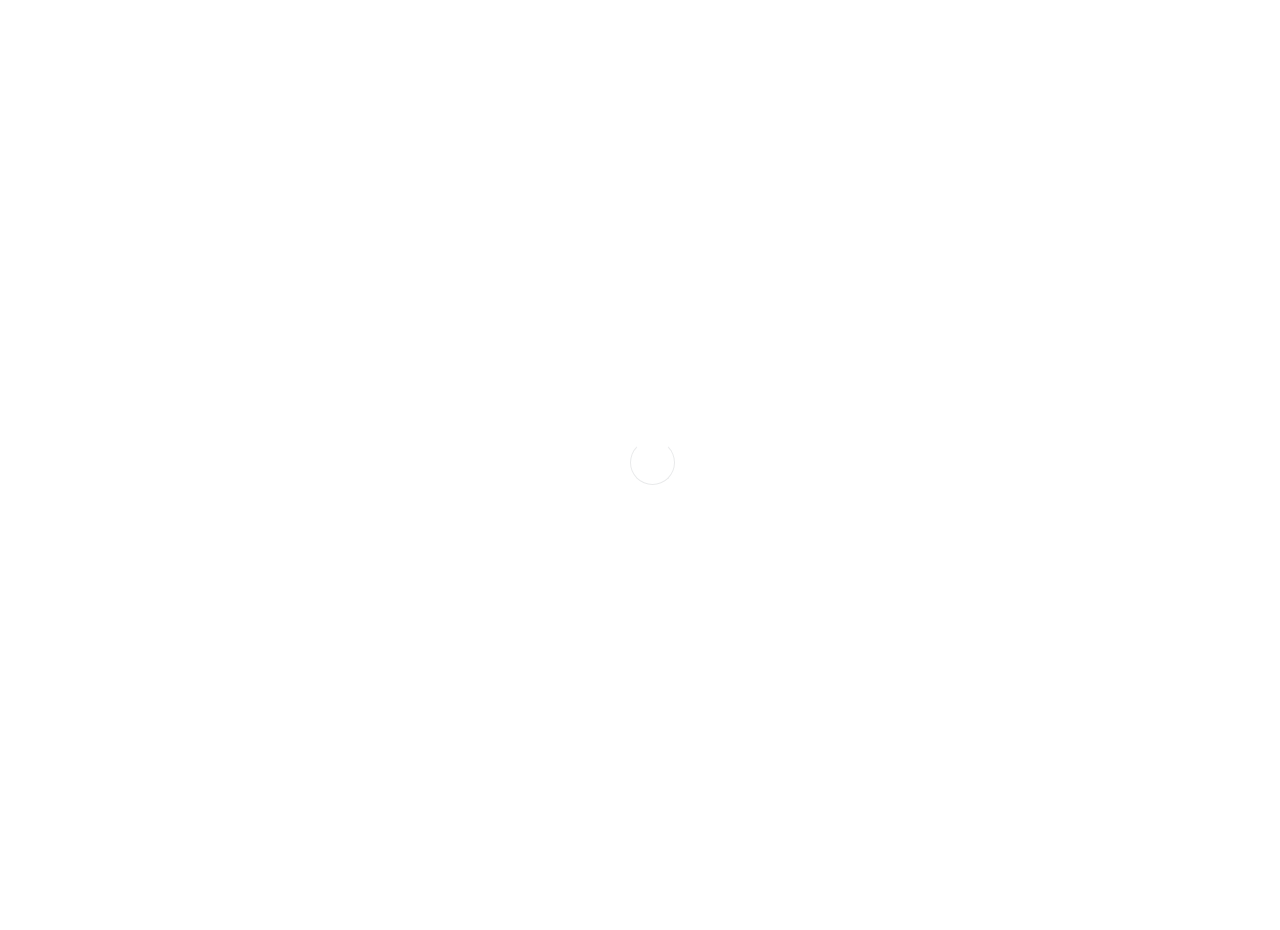
==== works.html @ 5e4d027c "create other works" ====
<!doctype html>
<html lang="en">
    <head>
        <meta charset="utf-8">
        <meta name="viewport" content="width=device-width, initial-scale=1">

        <meta name="description" content="">
        <meta name="author" content="TemplateMo">

        <title>Novinda</title>
        <link rel="icon" type="image/svg+xml" href="images/clients/cherry-svgrepo-com.svg">

        <!-- CSS FILES -->
        <link rel="preconnect" href="https://fonts.googleapis.com">
        
        <link rel="preconnect" href="https://fonts.gstatic.com" crossorigin>
        
        <link href="https://fonts.googleapis.com/css2?family=DM+Sans:wght@400;500;700&display=swap" rel="stylesheet">

         <link href="css/background-styles.css" rel="stylesheet">
         <link href="css/custom-styles.css" rel="stylesheet">
         <link href="css/bootstrap.min.css" rel="stylesheet">
         <link href="css/bootstrap-icons.css" rel="stylesheet">
         <link href="css/infographic.css" rel="stylesheet">
    </head>
    
    <body>

        <section class="preloader">
            <div class="spinner">
                <span class="spinner-rotate"></span>    
            </div>
        </section>

        <nav class="navbar navbar-expand-lg">
            <div class="container">

                <button class="navbar-toggler p-0" type="button" data-bs-toggle="collapse" data-bs-target="#navbarNav" aria-controls="navbarNav" aria-expanded="false" aria-label="Toggle navigation">
                    <span class="navbar-toggler-icon"></span>
                </button>

                <a href="index.html" class="navbar-brand mx-auto mx-lg-0">NOVINDA</a>

                <!-- <div class="d-flex align-items-center d-lg-none">
                    <i class="navbar-icon bi-telephone-plus me-3"></i>
                    <a class="custom-btn btn" href="#section_5">
                        120-240-9600
                    </a>
                </div> -->

                <div class="collapse navbar-collapse" id="navbarNav">
                    <ul class="navbar-nav ms-lg-5">
                        <li class="nav-item">
                            <a class="nav-link click-scroll" href="#section_1">Home</a>
                        </li>

                        <li class="nav-item">
                            <a class="nav-link click-scroll" href="#section_2">About</a>
                        </li>

                        <li class="nav-item">
                            <a class="nav-link click-scroll" href="#section_3">Services</a>
                        </li>

                        <li class="nav-item">
                            <a class="nav-link click-scroll" href="#section_4">Projects</a>
                        </li>

                        <li class="nav-item">
                            <a class="nav-link click-scroll" href="#section_5">Contact</a>
                        </li>
                    </ul>

                    <!-- <div class="d-lg-flex align-items-center d-none ms-auto">
                        <i class="navbar-icon bi-telephone-plus me-3"></i>
                        <a class="custom-btn btn" href="#section_5">
                            120-240-9600
                        </a>
                    </div> -->
                </div>

            </div>
        </nav>

        <main>
           
            <section class="projects section-padding" id="section_4">
                <div class="container">
                    <div class="row">

                        <div class="col-12 ms-auto">
                            <div class="section-title-wrap d-flex justify-content-center align-items-center mb-4">
                                <img src="images/works.png" class="avatar-image img-fluid" alt="">

                                <h2 class="text-white ms-4 mb-0">What I’ve Built</h2>
                            </div>
                        </div>

                        <div class="clearfix"></div>

                        <div class="col-lg-4 col-md-6 col-12">
                            <div class="projects-thumb">
                                <div class="projects-info">
                                    <small class="projects-tag">Business Website</small>

                                    <h3 class="projects-title">La Mira Villa</h3>

                                </div>
                                    <img src="images/lamira.jpg" class="projects-image img-fluid" alt="">

                                    <a href="https://lamiravilla.lovable.app/" class="custom-btn custom-border-btn btn mt-3 mb-3">Learn More</a>
                            </div>
                        </div>

                        <div class="col-lg-4 col-md-6 col-12">
                            <div class="projects-thumb">
                                <div class="projects-info">
                                    <small class="projects-tag">Business Website</small>

                                    <h3 class="projects-title">Punyan Furniture</h3>
                                </div>
                                    <img src="images/punyan.jpg" class="projects-image img-fluid" alt="">
                                    <a href="https://punyan-bali.lovable.app/" class="custom-btn custom-border-btn btn mt-3">Learn More</a>
                                </a>
                            </div>
                        </div>

                        <div class="col-lg-4 col-md-6 col-12">
                            <div class="projects-thumb">
                                <div class="projects-info">
                                    <small class="projects-tag">Business Website</small>

                                    <h3 class="projects-title">Griya Nail Bar</h3>
                                </div>
                                    <img src="images/griyanail.jpg" class="projects-image img-fluid" alt="">
                                    <a href="https://griya-nails-bali.lovable.app/" class="custom-btn custom-border-btn btn mt-3">Learn More</a>
                                </a>
                            </div>
                        </div>

                    </div>
                </div>
            </section>

        </main>

        <footer class="site-footer">
            <div class="container">
                <div class="row">

                    <div class="col-lg-12 col-12">
                        <div class="copyright-text-wrap">
                            <p class="mb-0">
                                <span class="copyright-text">Copyright © 2025 All rights reserved.</span>
                            </p>
                        </div>
                    </div>

                </div>
            </div>
        </footer>

        <!-- JAVASCRIPT FILES -->
        <script src="js/jquery.min.js"></script>
        <script src="js/bootstrap.min.js"></script>
        <script src="js/jquery.sticky.js"></script>
        <script src="js/click-scroll.js"></script>
        <script src="js/jquery.magnific-popup.min.js"></script>
        <script src="js/magnific-popup-options.js"></script>
        <script src="js/custom.js"></script>

    </body>
</html>
---- css/background-styles.css ----
/* Cool infinite background scrolling animation.
 * Twitter: @kootoopas
 */
/* Exo thin font from Google. */
@import url(https://fonts.googleapis.com/css?family=Exo:300);
/* Background data (Original source: https://subtlepatterns.com/grid-me/) */
/* Animations */

@-webkit-keyframes bg-scrolling-reverse {
  100% {
    background-position: 50px 50px;
  }
}
@-moz-keyframes bg-scrolling-reverse {
  100% {
    background-position: 50px 50px;
  }
}
@-o-keyframes bg-scrolling-reverse {
  100% {
    background-position: 50px 50px;
  }
}
@keyframes bg-scrolling-reverse {
  100% {
    background-position: 50px 50px;
  }
}
@-webkit-keyframes bg-scrolling {
  0% {
    background-position: 50px 50px;
  }
}
@-moz-keyframes bg-scrolling {
  0% {
    background-position: 50px 50px;
  }
}
@-o-keyframes bg-scrolling {
  0% {
    background-position: 50px 50px;
  }
}
@keyframes bg-scrolling {
  0% {
    background-position: 50px 50px;
  }
}

/* Main styles */
.background-styles {
  color: #999;
  font: 400 16px/1.5 exo, ubuntu, "segoe ui", helvetica, arial, sans-serif;
  text-align: center;
  /* img size is 50x50 */
  background: url("[data-uri]") repeat 0 0;
  -webkit-animation: bg-scrolling-reverse 0.92s infinite;
  /* Safari 4+ */
  -moz-animation: bg-scrolling-reverse 0.92s infinite;
  /* Fx 5+ */
  -o-animation: bg-scrolling-reverse 0.92s infinite;
  /* Opera 12+ */
  animation: bg-scrolling-reverse 0.92s infinite;
  /* IE 10+ */
  -webkit-animation-timing-function: linear;
  -moz-animation-timing-function: linear;
  -o-animation-timing-function: linear;
  animation-timing-function: linear;
  height: 100vh
}
.background-styles::before {
  /* content: "INFINITY" ; */
  font-size: 8rem;
  font-weight: 100;
  font-style: normal;
}
---- css/custom-styles.css ----
/* Pixelify Sans font from Google. */
@import url("https://fonts.googleapis.com/css2?family=Pixelify+Sans:wght@400..700&display=swap");

/*---------------------------------------
  CUSTOM PROPERTIES ( VARIABLES )             
-----------------------------------------*/
:root {
  --white-color: #ffffff;
  --primary-color: #535da1;
  --secondary-color: #14b789;
  --section-bg-color: #f9f9f9;
  --dark-color: #000000;
  --p-color: #717275;
  --border-color: #e9eaeb;
  --featured-border-color: #727aab;

  --body-font-family: "DM Sans", sans-serif;

  --h1-font-size: 62px;
  --h2-font-size: 48px;
  --h3-font-size: 36px;
  --h4-font-size: 32px;
  --h5-font-size: 24px;
  --h6-font-size: 22px;
  --p-font-size: 18px;
  --menu-font-size: 12px;
  --copyright-font-size: 14px;

  --border-radius-large: 100px;
  --border-radius-medium: 20px;
  --border-radius-small: 10px;

  --font-weight-normal: 400;
  --font-weight-medium: 500;
  --font-weight-bold: 700;
}

body {
  background: var(--white-color);
  font-family: var(--body-font-family);
}

/*---------------------------------------
  TYPOGRAPHY               
-----------------------------------------*/

h2,
h3,
h4,
h5,
h6 {
  color: var(--dark-color);
}

h1,
h2,
h3,
h4,
h5,
h6 {
  font-weight: var(--font-weight-bold);
  letter-spacing: -1px;
}

h1 {
  font-size: var(--h1-font-size);
  letter-spacing: -3px;
}

h2 {
  font-size: var(--h2-font-size);
  color: var(--secondary-color);
  letter-spacing: -3px;
}

h3 {
  font-size: var(--h3-font-size);
}

h4 {
  font-size: var(--h4-font-size);
}

h5 {
  font-size: var(--h5-font-size);
  line-height: normal;
}

h6 {
  font-size: var(--h6-font-size);
}

p {
  color: var(--p-color);
  font-size: var(--p-font-size);
  font-weight: var(--font-weight-normal);
}

ul li {
  color: var(--p-color);
  font-size: var(--p-font-size);
  font-weight: var(--font-weight-normal);
}

a,
button {
  touch-action: manipulation;
  transition: all 0.3s;
}

a {
  color: var(--p-color);
  text-decoration: none;
}

a:hover {
  color: var(--secondary-color);
}

::selection {
  background: var(--secondary-color);
  color: var(--white-color);
}

::-moz-selection {
  background: var(--secondary-color);
  color: var(--white-color);
}

.section-padding {
  padding-top: 120px;
  padding-bottom: 120px;
}

b,
strong {
  font-weight: var(--font-weight-bold);
}

.section-title-wrap {
  background: var(--primary-color);
  border-radius: var(--border-radius-small);
  padding: 10px 30px;
}

/*---------------------------------------
  AVATAR IMAGE               
-----------------------------------------*/
.avatar-image {
  border-radius: var(--border-radius-large);
  width: 160px;
  height: 160px;
  object-fit: cover;
}

.avatar-image-large {
  width: 90.4px;
  height: 90.4px;
}

/*---------------------------------------
  PRE LOADER               
-----------------------------------------*/
.preloader {
  position: fixed;
  top: 0;
  left: 0;
  width: 100%;
  height: 100%;
  z-index: 99999;
  display: flex;
  flex-flow: row nowrap;
  justify-content: center;
  align-items: center;
  background: none repeat scroll 0 0 var(--white-color);
}

.spinner {
  border: 1px solid transparent;
  border-radius: var(--border-radius-small);
  position: relative;
}

.spinner:before {
  content: "";
  box-sizing: border-box;
  position: absolute;
  top: 50%;
  left: 50%;
  width: 45px;
  height: 45px;
  margin-top: -10px;
  margin-left: -10px;
  border-radius: 50%;
  border: 1px solid var(--border-color);
  border-top-color: var(--white-color);
  animation: spinner 0.9s linear infinite;
}

@-webkit-keyframes spinner {
  to {
    transform: rotate(360deg);
  }
}

@keyframes spinner {
  to {
    transform: rotate(360deg);
  }
}

/*---------------------------------------
  CUSTOM ICON               
-----------------------------------------*/
.navbar-icon {
  background: var(--white-color);
  border-radius: var(--border-radius-large);
  color: var(--dark-color);
  width: 47px;
  height: 47px;
  line-height: 47px;
  text-align: center;
}

.is-sticky .navbar-icon {
  background: var(--secondary-color);
  color: var(--white-color);
}

.form-check-icon {
  color: var(--secondary-color);
}

/*---------------------------------------
  CUSTOM BUTTON               
-----------------------------------------*/
.custom-btn,
.navbar .custom-btn {
  font-size: var(--p-font-size);
  font-weight: var(--font-weight-bold);
}

.navbar .custom-btn {
  background: transparent;
  border-width: 2px;
  border-style: solid;
  border-color: var(--white-color);
  color: var(--white-color);
  padding: 8px 22px;
}

.navbar .custom-btn:hover {
  background: var(--white-color);
  border-color: transparent;
  color: var(--primary-color);
}

.custom-btn {
  background: var(--primary-color);
  border-radius: var(--border-radius-large);
  color: var(--white-color);
  font-weight: var(--font-weight-bold);
  padding: 12px 24px;
}

.custom-btn:hover {
  background: var(--primary-color);
  box-shadow: 0 1rem 3rem rgba(0, 0, 0, 0.175);
  color: var(--white-color) !important;
}

.custom-border-btn {
  background: transparent;
  border: 2px solid var(--border-color);
  color: var(--p-color);
}

.custom-border-btn:hover {
  background: var(--primary-color);
  border-color: var(--primary-color);
  color: var(--white-color);
}

.custom-link {
  background-color: var(--primary-color);
}

.custom-link:hover {
  background-color: var(--primary-color);
}

/*---------------------------------------
  NAVIGATION              
-----------------------------------------*/
.sticky-wrapper {
  position: relative;
  z-index: 222;
  height: auto !important;
}

.is-sticky,
.is-sticky .navbar .container {
  background: var(--white-color);
  box-shadow: 0 1rem 3rem rgb(0 0 0 / 18%);
}

.is-sticky .navbar-brand,
.is-sticky .navbar-brand:hover {
  color: var(--dark-color);
}

.is-sticky .navbar-nav .nav-link {
  color: var(--p-color);
}

.is-sticky .navbar .custom-btn {
  border-color: var(--secondary-color);
  color: var(--secondary-color);
}

.is-sticky .navbar .custom-btn:hover {
  background: var(--secondary-color);
  color: var(--white-color);
}

.navbar {
  background: transparent;
  position: absolute;
  z-index: 9;
  right: 0;
  left: 0;
  transition: all 0.3s;
  padding-top: 15px;
  padding-bottom: 0;
}

.navbar .container {
  border-radius: var(--border-radius-small);
  padding: 10px 25px;
}

.navbar-brand {
  font-size: var(--h4-font-size);
  font-weight: var(--font-weight-bold);
  font-family: "Pixelify Sans", sans-serif;
  color: var(--dark-color);
}

.navbar-brand,
.navbar-brand:hover {
  font-family: "Pixelify Sans", sans-serif;
  color: var(--dark-color);
}

.navbar-expand-lg .navbar-nav .nav-link {
  padding-right: 0;
  padding-left: 0;
  margin-right: 20px;
  margin-left: 20px;
}

.navbar-nav .nav-link {
  display: inline-block;
  color: var(--dark-color);
  font-size: var(--menu-font-size);
  font-weight: var(--font-weight-medium);
  text-transform: uppercase;
  position: relative;
  padding-top: 15px;
  padding-bottom: 15px;
}

.navbar-nav .nav-link::after {
  content: "";
  background: transparent;
  position: absolute;
  bottom: 6px;
  right: 0;
  left: 0;
  width: 100%;
  height: 2px;
}

.navbar-nav .nav-link.active::after,
.navbar-nav .nav-link:hover::after {
  /* background: var(--secondary-color); */
  background: #6f42c1;
}

.navbar-nav .nav-link.active,
.navbar-nav .nav-link:hover {
  /* color: var(--secondary-color); */
  color: #6f42c1;
}

.navbar-toggler {
  border: 0;
  padding: 0;
  cursor: pointer;
  margin: 0;
  width: 30px;
  height: 35px;
  outline: none;
}

.navbar-toggler:focus {
  outline: none;
  box-shadow: none !important;
  transform: scale(0.98);
}

.navbar-toggler[aria-expanded="true"] .navbar-toggler-icon {
  background: transparent;
}

.navbar-toggler[aria-expanded="true"] .navbar-toggler-icon:before,
.navbar-toggler[aria-expanded="true"] .navbar-toggler-icon:after {
  transition: top 300ms 50ms ease, -webkit-transform 300ms 350ms ease;
  transition: top 300ms 50ms ease, transform 300ms 350ms ease;
  transition: top 300ms 50ms ease, transform 300ms 350ms ease,
    -webkit-transform 300ms 350ms ease;
  top: 0;
}

.navbar-toggler[aria-expanded="true"] .navbar-toggler-icon:before {
  transform: rotate(45deg);
}

.navbar-toggler[aria-expanded="true"] .navbar-toggler-icon:after {
  transform: rotate(-45deg);
}

.navbar-toggler .navbar-toggler-icon {
  background: var(--white-color);
  transition: background 10ms 300ms ease;
  display: block;
  width: 30px;
  height: 2px;
  position: relative;
}

.navbar-toggler .navbar-toggler-icon:before,
.navbar-toggler .navbar-toggler-icon:after {
  transition: top 300ms 350ms ease, -webkit-transform 300ms 50ms ease;
  transition: top 300ms 350ms ease, transform 300ms 50ms ease;
  transition: top 300ms 350ms ease, transform 300ms 50ms ease,
    -webkit-transform 300ms 50ms ease;
  position: absolute;
  right: 0;
  left: 0;
  background: var(--white-color);
  width: 30px;
  height: 2px;
  content: "";
}

.navbar-toggler .navbar-toggler-icon::before {
  top: -8px;
}

.navbar-toggler .navbar-toggler-icon::after {
  top: 8px;
}

/*---------------------------------------
  HERO              
-----------------------------------------*/
.hero {
  background: var(--secondary-color);
  position: relative;
  overflow: hidden;
  padding-top: 330px;
  padding-bottom: 330px;
}

@media screen and (min-width: 991px) {
  .hero {
    height: 60vh;
  }
}

.hero-title,
.hero h2 {
  background: var(--white-color);
  box-shadow: 0 1rem 3rem rgba(0, 0, 0, 0.175);
  border-radius: var(--border-radius-large);
  display: inline-block;
  padding: 8px 24px;
}

.hero-title {
  font-size: 44px;
}

.hero h2 {
  font-size: 38px;
}

.hero-text {
  position: relative;
  z-index: 22;
  top: 70px;
}

.hero-image-wrap {
  background: var(--white-color);
  border-radius: 100%;
  width: 350px;
  height: 350px;
  position: absolute;
  z-index: 22;
  top: -50px;
  right: 0;
  left: 0;
  margin: auto;
  pointer-events: none;
}

.hero-image {
  position: absolute;
  z-index: 22;
  top: 0;
  width: 100%;
  min-width: 550px;
}

.hero svg {
  position: absolute;
  z-index: 2;
  bottom: 0;
  right: 0;
  left: 0;
  overflow: hidden;
  height: 100%;
  pointer-events: none;
}

/*---------------------------------------
  ABOUT              
-----------------------------------------*/
.profile-thumb {
  border: 1px solid var(--border-color);
  border-radius: var(--border-radius-medium);
  position: relative;
  overflow: hidden;
}

.profile-title {
  border-bottom: 1px solid var(--border-color);
  padding: 15px 30px;
}

.profile-small-title {
  border-right: 1px solid var(--border-color);
  color: var(--secondary-color);
  font-weight: var(--font-weight-bold);
  min-width: 140px;
  margin-right: 10px;
  padding: 13px 30px;
  display: inline-block;
}

.profile-body p {
  margin-bottom: 0;
}

.profile-body p:nth-of-type(even) {
  background: var(--white-color);
}

.about-image {
  border-radius: var(--border-radius-medium);
}

.about-thumb {
  padding-right: 20px;
  padding-left: 20px;
}

/*---------------------------------------
  FEATURED              
-----------------------------------------*/
.featured-numbers {
  font-size: var(--h1-font-size);
  line-height: normal;
  display: block;
}

.featured-text {
  color: var(--secondary-color);
}

.featured-border-bottom {
  border-bottom: 1px solid var(--border-color);
}

.featured-border-start {
  border-left: 1px solid var(--border-color);
}

/*---------------------------------------
  CLIENTS              
-----------------------------------------*/

.clients-item-height {
  height: 120px;
}

.clients-image {
  display: block;
  max-width: 100px;
  margin: auto;
  transition: all ease 0.2s;
}

.clients-image:hover {
  transform: scale(1.3);
}

/*---------------------------------------
  SERVICES              
-----------------------------------------*/
.services,
.featured {
  background: var(--section-bg-color);
  border-top: 1px solid var(--border-color);
  border-bottom: 1px solid var(--border-color);
}

.services-thumb {
  background: var(--white-color);
  border: 2px solid transparent;
  border-radius: var(--border-radius-medium);
  position: relative;
  overflow: hidden;
  margin-bottom: 24px;
  padding: 40px 40px 240px 40px;
  transition: all 0.5s;
}

.services-thumb-up {
  position: relative;
  bottom: 50px;
  margin-bottom: -50px;
}

.services-thumb:hover {
  border: 2px solid var(--primary-color);
  box-shadow: 0 1rem 3rem rgba(0, 0, 0, 0.175);
}

.services-thumb:hover .services-icon-wrap {
  background: var(--primary-color);
  border-color: var(--primary-color);
  color: var(--white-color);
}

.services-icon-wrap {
  border: 1px solid var(--border-color);
  border-radius: var(--border-radius-small);
  position: absolute;
  bottom: 0;
  right: 0;
  width: 50%;
  height: 55%;
  transform: rotate(-35deg) translateY(55px);
  transition: all ease 0.5s;
}

.services-icon {
  font-size: 90px;
  position: relative;
  bottom: 15px;
}

.services-thumb:hover .services-price-wrap {
  background: var(--secondary-color);
}

.services-thumb:hover .services-price-overlay {
  background: var(--primary-color);
}

.services-price-wrap {
  background: var(--primary-color);
  border-radius: var(--border-radius-medium);
  position: relative;
  overflow: hidden;
  padding: 6px 20px 6px 15px;
  transition: all ease 0.5s;
}

.services-price-text {
  color: var(--white-color);
  font-size: var(--copyright-font-size);
  font-weight: var(--font-weight-bold);
}

.services-price-overlay {
  background: var(--secondary-color);
  border-bottom-left-radius: 100%;
  position: absolute;
  top: 0;
  right: 0;
  width: 20px;
  height: 20px;
  pointer-events: none;
}

/*---------------------------------------
  PROJECTS              
-----------------------------------------*/
.projects-thumb {
  background: var(--section-bg-color);
  border: 2px solid var(--white-color);
  border-radius: var(--border-radius-medium);
  position: relative;
  overflow: hidden;
  margin-top: 24px;
  margin-bottom: 24px;
  padding: 40px;
  transition: all ease 0.5s;
}

.projects-thumb:hover {
  border-color: var(--primary-color);
}

.projects-thumb:hover .projects-image,
.projects-thumb:focus .projects-image {
  transform: rotate(0) translateY(0);
}

.projects-thumb .popup-image {
  display: block;
  width: 100%;
  height: 100%;
}

.projects-image {
  border-radius: var(--border-radius-medium);
  display: block;
  width: 100%;
  transform: rotate(10deg) translateY(80px);
  transition: all ease 0.5s;
}

.projects-title {
  margin-bottom: 20px;
}

.projects-tag {
  font-size: var(--menu-font-size);
  font-weight: var(--font-weight-medium);
  color: var(--primary-color);
  text-transform: uppercase;
  margin-bottom: 5px;
}

/*---------------------------------------
  CONTACT              
-----------------------------------------*/
.contact {
  background: var(--section-bg-color);
}

.contact-info {
  background: var(--white-color);
  border-top-right-radius: var(--border-radius-small);
  border-bottom-right-radius: var(--border-radius-small);
  padding: 60px 30px 30px 30px;
  height: 100%;
}

.contact-info-border-start {
  border-right: 1px solid var(--border-color);
  border-radius: var(--border-radius-small) 0 0 var(--border-radius-small);
}

.contact-form {
  margin-left: 10px;
}

/*---------------------------------------
  CUSTOM FORM               
-----------------------------------------*/
.custom-form .form-control {
  background: var(--white-color);
  box-shadow: none;
  border: 2px solid var(--border-color);
  color: var(--p-color);
  margin-bottom: 24px;
  padding-top: 13px;
  padding-bottom: 13px;
  outline: none;
}

.form-floating > label {
  color: var(--p-color);
}

.form-check-inline {
  vertical-align: middle;
  width: 100%;
  position: relative;
  margin-right: 0;
  margin-top: 0;
  margin-bottom: 24px;
  padding: 0;
}

.custom-form .form-check-label {
  position: absolute;
  top: 50%;
  left: 50%;
  transform: translate(-50%, -50%);
  text-align: center;
}

.form-check-label-text {
  color: var(--p-color);
  display: block;
  font-size: copyright-font-size;
  margin-top: 5px;
}

.form-check-input[type="checkbox"] {
  background: var(--white-color);
  border: 2px solid var(--border-color);
  box-shadow: none;
  outline: none;
  width: 100%;
  margin-top: 0;
  margin-left: 0;
  padding: 40px 50px;
}

.form-check-input:checked[type="checkbox"] {
  background-image: none;
}

.form-check-input:hover,
.form-check-input:checked {
  background-color: transparent;
  border-color: var(--secondary-color);
}

.custom-form .form-control:hover,
.custom-form .form-control:focus {
  background: transparent;
  border-color: var(--secondary-color);
}

.custom-form .form-floating textarea {
  height: 150px;
}

.custom-form button[type="submit"] {
  background: var(--secondary-color);
  border: none;
  border-radius: var(--border-radius-large);
  color: var(--white-color);
  font-weight: var(--font-weight-bold);
  transition: all 0.3s;
  margin-bottom: 0;
}

.custom-form button[type="submit"]:hover,
.custom-form button[type="submit"]:focus {
  background: var(--primary-color);
  border-color: transparent;
}

/*---------------------------------------
  SITE FOOTER              
-----------------------------------------*/
.site-footer {
  border-top: 1px solid var(--border-color);
  padding-top: 50px;
  padding-bottom: 50px;
  text-align: center;
}

.site-footer-title {
  font-size: var(--menu-font-size);
  color: var(--dark-color);
  text-transform: uppercase;
}

.copyright-text-wrap p,
.copyright-text {
  font-size: var(--copyright-font-size);
}

.copyright-text {
  border-right: 1px solid var(--border-color);
  padding-right: 25px;
  margin-right: 20px;
}

.copyright-text-wrap a {
  font-weight: var(--font-weight-bold);
}

.footer-menu {
  margin: 0;
  padding: 0;
}

.footer-menu-item {
  list-style: none;
  display: inline-block;
  vertical-align: top;
}

.footer-menu-link {
  border: 1px solid var(--border-color);
  border-radius: var(--border-radius-medium);
  font-size: var(--copyright-font-size);
  font-weight: var(--font-weight-medium);
  display: inline-block;
  vertical-align: top;
  text-align: center;
  margin-right: 10px;
  margin-bottom: 10px;
  padding: 6px 14px;
  min-width: 70px;
}

.footer-menu-link:hover {
  background: var(--primary-color);
  border-color: transparent;
  color: var(--white-color);
}

/*---------------------------------------
  SOCIAL ICON               
-----------------------------------------*/
.social-icon {
  margin: 0;
  padding: 0;
}

.social-icon-item {
  list-style: none;
  display: inline-block;
  vertical-align: top;
}

.social-icon-link {
  border: 1px solid var(--border-color);
  border-radius: var(--border-radius-large);
  font-size: var(--copyright-font-size);
  color: var(--dark-color);
  display: inline-block;
  vertical-align: top;
  margin: 2px 2px 5px 2px;
  width: 40px;
  height: 40px;
  line-height: 40px;
  text-align: center;
}

.social-icon-link:hover {
  background: var(--primary-color);
  border-color: transparent;
  color: var(--white-color);
}

/*---------------------------------------
  RESPONSIVE STYLES               
-----------------------------------------*/
@media screen and (min-width: 1600px) {
  .hero {
    padding-top: 380px;
    padding-bottom: 380px;
  }

  .hero-image-wrap {
    top: -50px;
    width: 400px;
    height: 400px;
  }

  .hero-image {
    min-width: 650px;
  }

  .hero-title,
  .hero h2 {
    font-size: var(--h2-font-size);
  }
}

@media screen and (max-width: 991px) {
  h1 {
    font-size: 48px;
  }

  h2 {
    font-size: 36px;
  }

  h3 {
    font-size: 32px;
  }

  h4 {
    font-size: 28px;
  }

  h5 {
    font-size: 20px;
  }

  h6 {
    font-size: 18px;
  }

  .section-padding {
    padding-top: 80px;
    padding-bottom: 80px;
  }

  .custom-btn,
  .navbar .custom-btn {
    font-size: var(--copyright-text-font-size);
    padding: 8px 16px;
  }

  .navbar .container {
    background: var(--white-color);
  }

  .navbar-brand,
  .navbar-brand:hover {
    color: var(--dark-color);
  }

  .navbar-icon {
    background: var(--secondary-color);
    color: var(--white-color);
    width: 44px;
    height: 44px;
    line-height: 44px;
  }

  .navbar .custom-btn {
    border-color: var(--secondary-color);
    color: var(--secondary-color);
  }

  .navbar-toggler .navbar-toggler-icon,
  .navbar-toggler .navbar-toggler-icon:before,
  .navbar-toggler .navbar-toggler-icon:after {
    background: var(--dark-color);
  }

  .navbar-expand-lg .navbar-nav .nav-link {
    margin-left: 0;
  }

  .navbar-nav .nav-link {
    color: var(--p-color);
    padding-top: 10px;
    padding-bottom: 10px;
  }

  .hero {
    padding-top: 200px;
    padding-bottom: 400px;
  }

  .hero-text {
    top: 0;
    margin-bottom: 120px;
  }

  .about-thumb {
    padding-right: 0;
    padding-left: 0;
  }

  .about-numbers {
    font-size: 42px;
  }

  .services-thumb-up {
    bottom: 0;
    margin-bottom: 32px;
  }

  .services-thumb {
    margin-bottom: 32px;
    padding-bottom: 270px;
  }

  .services-icon-wrap {
    width: 45%;
    height: 60%;
  }

  .services .col-lg-10 .row .col-lg-6:last-child,
  .projects .col-lg-4:last-child {
    margin-bottom: 0;
  }

  .projects-thumb {
    margin-top: 0;
    margin-bottom: 32px;
  }

  .contact-info {
    border-radius: 0 0 var(--border-radius-small) var(--border-radius-small);
    padding: 40px 30px;
  }

  .contact-info-border-start {
    border-right: 0;
    border-bottom: 1px solid var(--border-color);
    border-radius: var(--border-radius-small) var(--border-radius-small) 0 0;
  }
}

@media screen and (max-width: 575px) {
  .navbar .container {
    margin-right: 12px;
    margin-left: 12px;
  }
}

@media screen and (max-width: 480px) {
  h1 {
    font-size: 40px;
  }

  h2 {
    font-size: 28px;
  }

  h3 {
    font-size: 26px;
  }

  h4 {
    font-size: 22px;
  }

  h5 {
    font-size: 20px;
  }

  .custom-btn,
  .navbar .custom-btn {
    font-size: 13px;
    padding: 6px 12px;
  }

  .navbar-icon {
    font-size: var(--copyright-font-size);
    width: 35.5px;
    height: 35.5px;
    line-height: 35.5px;
  }

  .hero-image-wrap {
    width: 300px;
    height: 300px;
  }

  .hero-image {
    min-width: inherit;
  }
}

/* Magnific Popup CSS */
.mfp-bg {
  top: 0;
  left: 0;
  width: 100%;
  height: 100%;
  z-index: 1042;
  overflow: hidden;
  position: fixed;
  background: #0b0b0b;
  opacity: 0.8;
}

.mfp-wrap {
  top: 0;
  left: 0;
  width: 100%;
  height: 100%;
  z-index: 9999;
  position: fixed;
  outline: none !important;
  -webkit-backface-visibility: hidden;
}

.mfp-container {
  text-align: center;
  position: absolute;
  width: 100%;
  height: 100%;
  left: 0;
  top: 0;
  padding: 0 8px;
  box-sizing: border-box;
}

.mfp-container:before {
  content: "";
  display: inline-block;
  height: 100%;
  vertical-align: middle;
}

.mfp-align-top .mfp-container:before {
  display: none;
}

.mfp-content {
  position: relative;
  display: inline-block;
  vertical-align: middle;
  margin: 0 auto;
  text-align: left;
  z-index: 1045;
}

.mfp-inline-holder .mfp-content,
.mfp-ajax-holder .mfp-content {
  width: 100%;
  cursor: auto;
}

.mfp-ajax-cur {
  cursor: progress;
}

.mfp-zoom-out-cur,
.mfp-zoom-out-cur .mfp-image-holder .mfp-close {
  cursor: -moz-zoom-out;
  cursor: -webkit-zoom-out;
  cursor: zoom-out;
}

.mfp-zoom {
  cursor: pointer;
  cursor: -webkit-zoom-in;
  cursor: -moz-zoom-in;
  cursor: zoom-in;
}

.mfp-auto-cursor .mfp-content {
  cursor: auto;
}

.mfp-close,
.mfp-arrow,
.mfp-preloader,
.mfp-counter {
  -webkit-user-select: none;
  -moz-user-select: none;
  user-select: none;
}

.mfp-loading.mfp-figure {
  display: none;
}

.mfp-hide {
  display: none !important;
}

.mfp-preloader {
  color: #ccc;
  position: absolute;
  top: 50%;
  width: auto;
  text-align: center;
  margin-top: -0.8em;
  left: 8px;
  right: 8px;
  z-index: 1044;
}
.mfp-preloader a {
  color: #ccc;
}
.mfp-preloader a:hover {
  color: #fff;
}

.mfp-s-ready .mfp-preloader {
  display: none;
}

.mfp-s-error .mfp-content {
  display: none;
}

button.mfp-close,
button.mfp-arrow {
  overflow: visible;
  cursor: pointer;
  background: transparent;
  border: 0;
  -webkit-appearance: none;
  display: block;
  outline: none;
  padding: 0;
  z-index: 1046;
  box-shadow: none;
  touch-action: manipulation;
}

button::-moz-focus-inner {
  padding: 0;
  border: 0;
}

.mfp-close {
  width: 44px;
  height: 44px;
  line-height: 44px;
  position: absolute;
  right: 0;
  top: 0;
  text-decoration: none;
  text-align: center;
  opacity: 0.65;
  padding: 0 0 18px 10px;
  color: #fff;
  font-style: normal;
  font-size: 28px;
  font-family: Arial, Baskerville, monospace;
}
.mfp-close:hover,
.mfp-close:focus {
  opacity: 1;
}
.mfp-close:active {
  top: 1px;
}

.mfp-close-btn-in .mfp-close {
  color: #333;
}

.mfp-image-holder .mfp-close,
.mfp-iframe-holder .mfp-close {
  color: #fff;
  right: -6px;
  text-align: right;
  padding-right: 6px;
  width: 100%;
}

.mfp-counter {
  position: absolute;
  top: 0;
  right: 0;
  color: #ccc;
  font-size: 12px;
  line-height: 18px;
  white-space: nowrap;
}

.mfp-arrow {
  position: absolute;
  opacity: 0.65;
  margin: 0;
  top: 50%;
  margin-top: -55px;
  padding: 0;
  width: 90px;
  height: 110px;
  -webkit-tap-highlight-color: transparent;
}
.mfp-arrow:active {
  margin-top: -54px;
}
.mfp-arrow:hover,
.mfp-arrow:focus {
  opacity: 1;
}
.mfp-arrow:before,
.mfp-arrow:after {
  content: "";
  display: block;
  width: 0;
  height: 0;
  position: absolute;
  left: 0;
  top: 0;
  margin-top: 35px;
  margin-left: 35px;
  border: medium inset transparent;
}
.mfp-arrow:after {
  border-top-width: 13px;
  border-bottom-width: 13px;
  top: 8px;
}
.mfp-arrow:before {
  border-top-width: 21px;
  border-bottom-width: 21px;
  opacity: 0.7;
}

.mfp-arrow-left {
  left: 0;
}
.mfp-arrow-left:after {
  border-right: 17px solid #fff;
  margin-left: 31px;
}
.mfp-arrow-left:before {
  margin-left: 25px;
  border-right: 27px solid #3f3f3f;
}

.mfp-arrow-right {
  right: 0;
}
.mfp-arrow-right:after {
  border-left: 17px solid #fff;
  margin-left: 39px;
}
.mfp-arrow-right:before {
  border-left: 27px solid #3f3f3f;
}

.mfp-iframe-holder {
  padding-top: 40px;
  padding-bottom: 40px;
}
.mfp-iframe-holder .mfp-content {
  line-height: 0;
  width: 100%;
  max-width: 900px;
}
.mfp-iframe-holder .mfp-close {
  top: -40px;
}

.mfp-iframe-scaler {
  width: 100%;
  height: 0;
  overflow: hidden;
  padding-top: 56.25%;
}
.mfp-iframe-scaler iframe {
  position: absolute;
  display: block;
  top: 0;
  left: 0;
  width: 100%;
  height: 100%;
  box-shadow: 0 0 8px rgba(0, 0, 0, 0.6);
  background: #000;
}

/* Main image in popup */
img.mfp-img {
  width: auto;
  max-width: 100%;
  height: auto;
  display: block;
  line-height: 0;
  box-sizing: border-box;
  padding: 40px 0 40px;
  margin: 0 auto;
}

/* The shadow behind the image */
.mfp-figure {
  line-height: 0;
}
.mfp-figure:after {
  content: "";
  position: absolute;
  left: 0;
  top: 40px;
  bottom: 40px;
  display: block;
  right: 0;
  width: auto;
  height: auto;
  z-index: -1;
  box-shadow: 0 0 8px rgba(0, 0, 0, 0.6);
  background: #444;
}
.mfp-figure small {
  color: #bdbdbd;
  display: block;
  font-size: 12px;
  line-height: 14px;
}
.mfp-figure figure {
  margin: 0;
}

.mfp-bottom-bar {
  margin-top: -36px;
  position: absolute;
  top: 100%;
  left: 0;
  width: 100%;
  cursor: auto;
}

.mfp-title {
  text-align: left;
  line-height: 18px;
  color: #f3f3f3;
  word-wrap: break-word;
  padding-right: 36px;
}

.mfp-image-holder .mfp-content {
  max-width: 100%;
}

.mfp-gallery .mfp-image-holder .mfp-figure {
  cursor: pointer;
}

@media screen and (max-width: 800px) and (orientation: landscape),
  screen and (max-height: 300px) {
  /**
       * Remove all paddings around the image on small screen
       */
  .mfp-img-mobile .mfp-image-holder {
    padding-left: 0;
    padding-right: 0;
  }
  .mfp-img-mobile img.mfp-img {
    padding: 0;
  }
  .mfp-img-mobile .mfp-figure:after {
    top: 0;
    bottom: 0;
  }
  .mfp-img-mobile .mfp-figure small {
    display: inline;
    margin-left: 5px;
  }
  .mfp-img-mobile .mfp-bottom-bar {
    background: rgba(0, 0, 0, 0.6);
    bottom: 0;
    margin: 0;
    top: auto;
    padding: 3px 5px;
    position: fixed;
    box-sizing: border-box;
  }
  .mfp-img-mobile .mfp-bottom-bar:empty {
    padding: 0;
  }
  .mfp-img-mobile .mfp-counter {
    right: 5px;
    top: 3px;
  }
  .mfp-img-mobile .mfp-close {
    top: 0;
    right: 0;
    width: 35px;
    height: 35px;
    line-height: 35px;
    background: rgba(0, 0, 0, 0.6);
    position: fixed;
    text-align: center;
    padding: 0;
  }
}

.align-justify {
  text-align: justify;
}

/* New styles for circular skill indicators */
.skill-circle-container {
  display: flex;
  flex-direction: column;
  align-items: center;
  margin-bottom: 1.5rem; /* Space between skill circles */
}

.skill-circle-svg {
  transform: rotate(-90deg); /* Start stroke from the top */
  margin-bottom: 0.5rem;
}

.circle-bg {
  stroke: var(--border-color);
  stroke-width: 8;
  fill: none;
}

.circle-progress {
  stroke: var(--primary-color);
  stroke-width: 8;
  fill: none;
  stroke-linecap: round; /* Rounded ends for the progress bar */
  transition: stroke-dashoffset 1.5s ease-out; /* Animation for fill */
  box-shadow: 0 0 8px rgba(var(88, 166, 255), 0.5); /* Subtle glow */
}

.skill-name-text {
  color: var(--secondary-color);
  font-size: 0.95rem;
  font-weight: 500;
  margin-bottom: 0.25rem;
}

.skill-percentage-text {
  color: var(--text-secondary);
  font-size: 0.85rem;
}

@media all and (max-width: 900px) {
  .mfp-arrow {
    -webkit-transform: scale(0.75);
    transform: scale(0.75);
  }
  .mfp-arrow-left {
    -webkit-transform-origin: 0;
    transform-origin: 0;
  }
  .mfp-arrow-right {
    -webkit-transform-origin: 100%;
    transform-origin: 100%;
  }
  .mfp-container {
    padding-left: 6px;
    padding-right: 6px;
  }
}
.avatar-image-extra {
  border-radius: var(--border-radius-large);
  width: 400px;
  height: 400px;
  object-fit: cover;
  border-radius: 50% !important;
}
.image-container {
  position: relative;
  width: 100%;
}

/* The overlay effect (full height and width) - lays on top of the container and over the image */
.overlay-image {
  position: absolute;
  margin-left: auto;
  margin-right: auto;
  bottom: 0;
  left: 0;
  right: 0;
  background-color: var(--primary-color);
  overflow: hidden;
  width: 400px;
  height: 400px;
  transform: scale(0);
  transition: .3s ease;
  border-radius: 50% !important;
  opacity: 0.7;
}

/* When you mouse over the container, the overlay text will "zoom" in display */
.image-container:hover .overlay-image {
  transform: scale(1);
}

/* Some text inside the overlay, which is positioned in the middle vertically and horizontally */
.text-information {
  color: white;
  font-size: 20px;
  position: absolute;
  top: 50%;
  left: 50%;
  transform: translate(-50%, -50%);
  text-align: center;
}

.uk-timeline .uk-timeline-item .uk-card {
	max-height: 300px;
}

.uk-timeline .uk-timeline-item {
    display: flex;
    position: relative;
}

.uk-timeline .uk-timeline-item::before {
    background: #dadee4;
    content: "";
    height: 100%;
    left: 19px;
    position: absolute;
    top: 20px;
    width: 2px;
		z-index: -1;
}

.uk-timeline .uk-timeline-item .uk-timeline-icon .uk-badge {
		margin-top: 20px;
    width: 40px;
    height: 40px;
}

.uk-timeline .uk-timeline-item .uk-timeline-content {
    -ms-flex: 1 1 auto;
    flex: 1 1 auto;
    padding: 0 0 0 1rem;
}
---- css/infographic.css ----
@import url('https://fonts.googleapis.com/css2?family=Poppins&display=swap');
*, html,body{
  /* padding:0px;
  margin:0px;
  box-sizing:border-box;
  font-family:'Poppins', sans-serif;
  perspective:800px; */
}
.timeline{
  width:800px;
  color:#fff;
  padding:20px 20px;
  /* box-shadow:0px 0px 10px rgba(0,0,0,.5); */
}
.timeline ul{
  list-style-type:none;
  border-left:2px solid #535da1;
  padding:10px 5px;
}
.timeline ul li{
  padding:20px 20px;
  position:relative;
  cursor:pointer;
  transition:.5s;
}
.timeline ul li span{
  display:inline-block;
  background-color:#535da1;
  border-radius:25px;
  padding:2px 5px;
  font-size:15px;
  text-align:center;
}
.timeline ul li .content h3{
  color:#535da1;
  font-size:17px;
  padding-top:5px;
}
.timeline ul li .content p{
  padding:5px 0px 15px 0px;
  font-size:15px;
}
.timeline ul li:before{
  position:absolute;
  content:'';
  width:10px;
  height:10px;
  background-color: #535da1;
  border-radius:50%;
  left:-11px;
  top:28px;
  transition:.5s;
}
.timeline ul li:hover{
  background-color: #14b789;
  border-radius: 12px;
  color: white;
}
.timeline ul li:hover:before{
  background-color: #14b789;
  box-shadow:0px 0px 10px 2px #14b789;
}
@media (max-width:400px){
  .timeline{
    width:100%;
    padding:30px 5px 30px 10px;
  }
  .timeline ul li .content h3{
    color:#535da1;
    font-size:18px;
  }

}
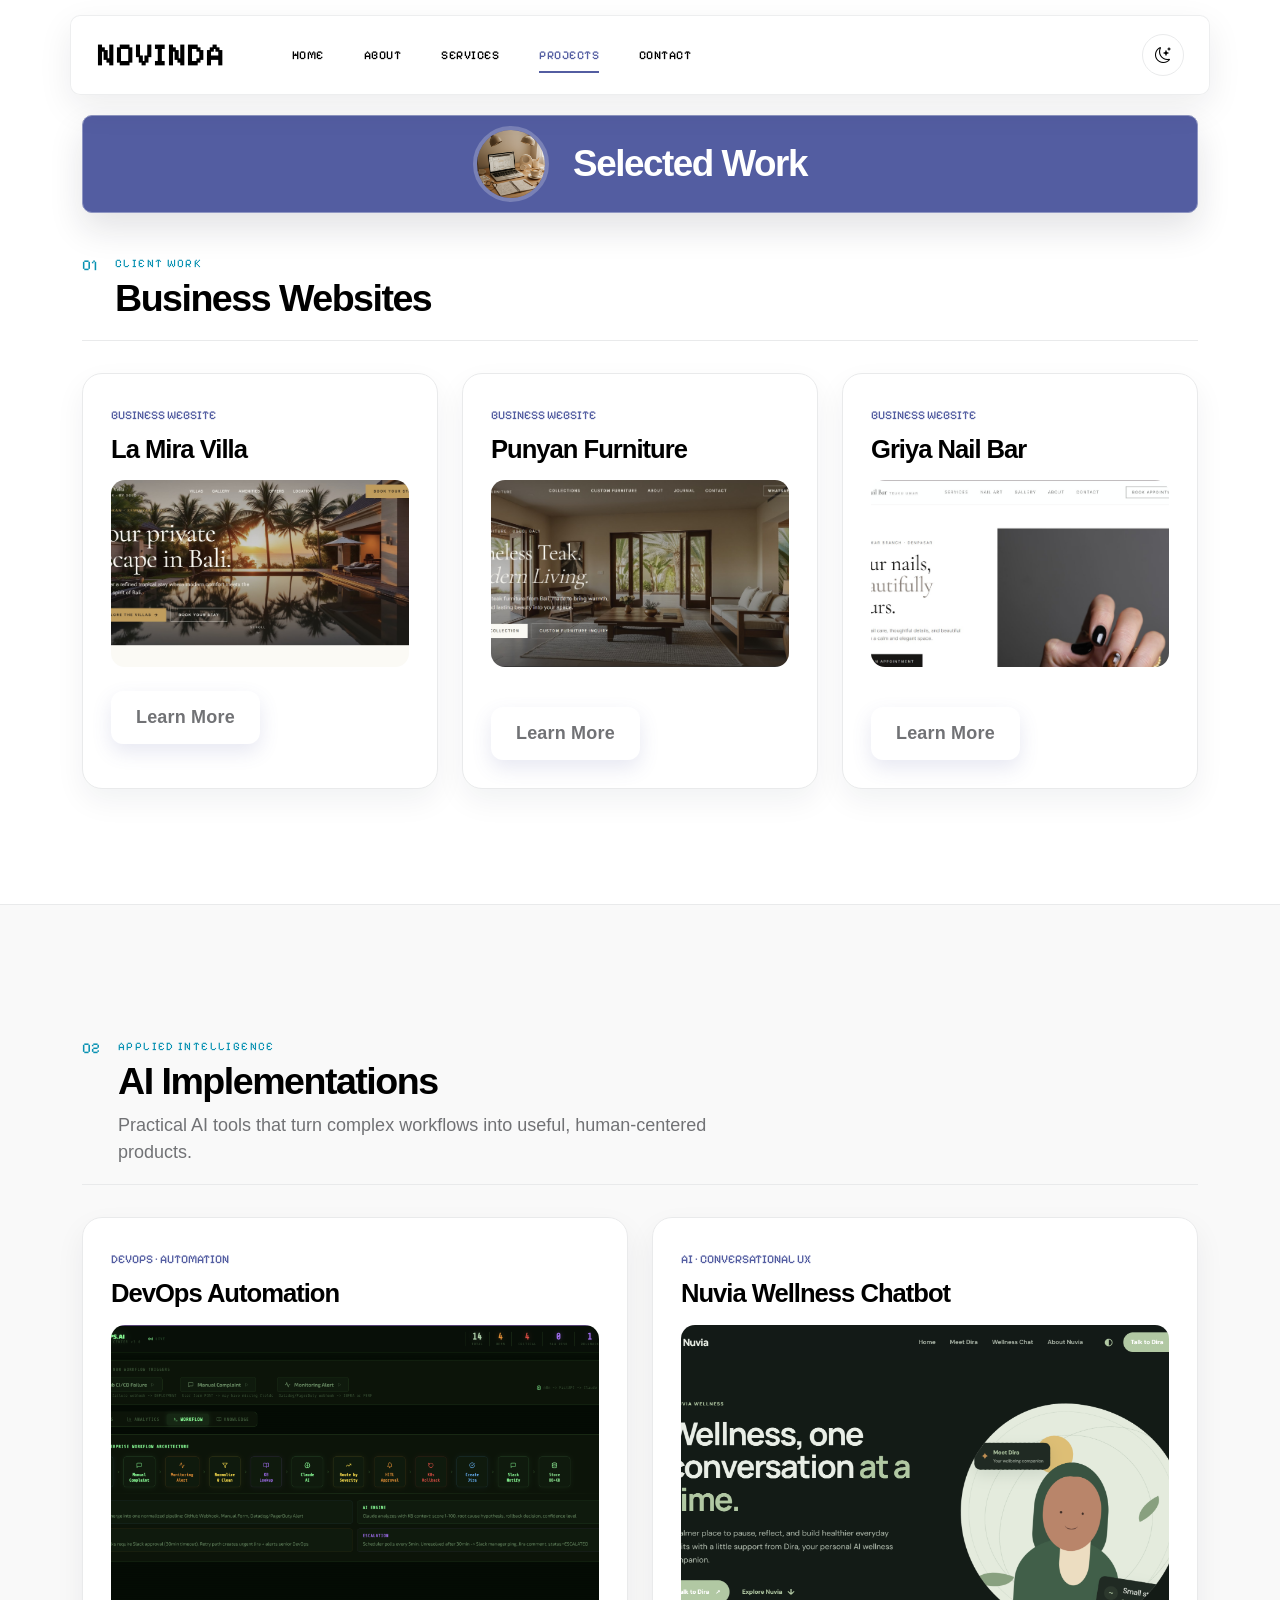
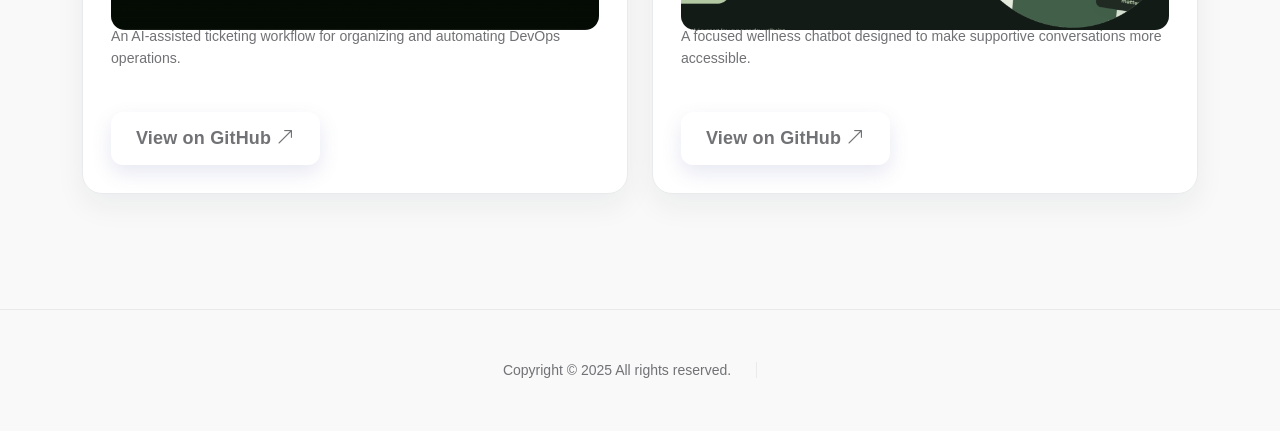
==== commit bd33ddfe: "improve design for my portofolio" ====
--- a/works.html
+++ b/works.html
@@ -17,11 +17,14 @@
         
         <link href="https://fonts.googleapis.com/css2?family=DM+Sans:wght@400;500;700&display=swap" rel="stylesheet">
 
+         <link href="css/bootstrap.min.css" rel="stylesheet">
          <link href="css/background-styles.css" rel="stylesheet">
          <link href="css/custom-styles.css" rel="stylesheet">
-         <link href="css/bootstrap.min.css" rel="stylesheet">
          <link href="css/bootstrap-icons.css" rel="stylesheet">
          <link href="css/infographic.css" rel="stylesheet">
+        <script>
+            document.documentElement.dataset.theme = localStorage.getItem("novinda-theme") || "light";
+        </script>
     </head>
     
     <body>
@@ -49,25 +52,25 @@
                 </div> -->
 
                 <div class="collapse navbar-collapse" id="navbarNav">
-                    <ul class="navbar-nav ms-lg-5">
-                        <li class="nav-item">
-                            <a class="nav-link click-scroll" href="#section_1">Home</a>
-                        </li>
-
-                        <li class="nav-item">
-                            <a class="nav-link click-scroll" href="#section_2">About</a>
-                        </li>
-
-                        <li class="nav-item">
-                            <a class="nav-link click-scroll" href="#section_3">Services</a>
-                        </li>
-
-                        <li class="nav-item">
-                            <a class="nav-link click-scroll" href="#section_4">Projects</a>
-                        </li>
-
-                        <li class="nav-item">
-                            <a class="nav-link click-scroll" href="#section_5">Contact</a>
+                    <ul class="navbar-nav ms-lg-5 pixel-text">
+                        <li class="nav-item">
+                            <a class="nav-link" href="index.html#section_1">Home</a>
+                        </li>
+
+                        <li class="nav-item">
+                            <a class="nav-link" href="index.html#section_2">About</a>
+                        </li>
+
+                        <li class="nav-item">
+                            <a class="nav-link" href="index.html#section_3">Services</a>
+                        </li>
+
+                        <li class="nav-item">
+                            <a class="nav-link" href="index.html#section_4">Projects</a>
+                        </li>
+
+                        <li class="nav-item">
+                            <a class="nav-link" href="index.html#section_5">Contact</a>
                         </li>
                     </ul>
 
@@ -79,6 +82,11 @@
                     </div> -->
                 </div>
 
+                <button class="theme-toggle" type="button" aria-label="Switch to dark mode" title="Switch to dark mode">
+                    <i class="bi bi-moon-stars" aria-hidden="true"></i>
+                    <span class="visually-hidden">Switch to dark mode</span>
+                </button>
+
             </div>
         </nav>
 
@@ -92,12 +100,22 @@
                             <div class="section-title-wrap d-flex justify-content-center align-items-center mb-4">
                                 <img src="images/works.png" class="avatar-image img-fluid" alt="">
 
-                                <h2 class="text-white ms-4 mb-0">What I’ve Built</h2>
+                                <h2 class="text-white ms-4 mb-0">Selected Work</h2>
                             </div>
                         </div>
 
                         <div class="clearfix"></div>
 
+                        <div class="col-12">
+                            <div class="portfolio-category">
+                                <span class="portfolio-category-number">01</span>
+                                <div>
+                                    <p class="portfolio-category-label mb-1">Client work</p>
+                                    <h3 class="portfolio-category-title mb-0">Business Websites</h3>
+                                </div>
+                            </div>
+                        </div>
+
                         <div class="col-lg-4 col-md-6 col-12">
                             <div class="projects-thumb">
                                 <div class="projects-info">
@@ -106,7 +124,7 @@
                                     <h3 class="projects-title">La Mira Villa</h3>
 
                                 </div>
-                                    <img src="images/lamira.jpg" class="projects-image img-fluid" alt="">
+                                    <img src="images/lamira.jpg" class="projects-image img-fluid" alt="La Mira Villa website">
 
                                     <a href="https://lamiravilla.lovable.app/" class="custom-btn custom-border-btn btn mt-3 mb-3">Learn More</a>
                             </div>
@@ -119,9 +137,8 @@
 
                                     <h3 class="projects-title">Punyan Furniture</h3>
                                 </div>
-                                    <img src="images/punyan.jpg" class="projects-image img-fluid" alt="">
+                                    <img src="images/punyan.jpg" class="projects-image img-fluid" alt="Punyan Furniture website">
                                     <a href="https://punyan-bali.lovable.app/" class="custom-btn custom-border-btn btn mt-3">Learn More</a>
-                                </a>
                             </div>
                         </div>
 
@@ -132,12 +149,52 @@
 
                                     <h3 class="projects-title">Griya Nail Bar</h3>
                                 </div>
-                                    <img src="images/griyanail.jpg" class="projects-image img-fluid" alt="">
+                                    <img src="images/griyanail.jpg" class="projects-image img-fluid" alt="Griya Nail Bar website">
                                     <a href="https://griya-nails-bali.lovable.app/" class="custom-btn custom-border-btn btn mt-3">Learn More</a>
-                                </a>
-                            </div>
-                        </div>
-
+                            </div>
+                        </div>
+
+                    </div>
+                </div>
+            </section>
+
+            <section class="projects projects-ai section-padding" id="ai-implementations">
+                <div class="container">
+                    <div class="row">
+                        <div class="col-12">
+                            <div class="portfolio-category">
+                                <span class="portfolio-category-number">02</span>
+                                <div>
+                                    <p class="portfolio-category-label mb-1">Applied intelligence</p>
+                                    <h2 class="portfolio-category-title mb-2">AI Implementations</h2>
+                                    <p class="portfolio-category-description mb-0">Practical AI tools that turn complex workflows into useful, human-centered products.</p>
+                                </div>
+                            </div>
+                        </div>
+
+                        <div class="col-lg-6 col-md-6 col-12">
+                            <div class="projects-thumb">
+                                <div class="projects-info">
+                                    <small class="projects-tag">DevOps · Automation</small>
+                                    <h3 class="projects-title">DevOps Automation</h3>
+                                </div>
+                                <img src="images/devops-ticketing%20n8n.png" class="projects-image img-fluid" alt="DevOps ticketing n8n automation dashboard">
+                                <p class="projects-description">An AI-assisted ticketing workflow for organizing and automating DevOps operations.</p>
+                                <a href="https://github.com/novindafc/ai-devops-ticketing" class="custom-btn custom-border-btn btn mt-3" target="_blank" rel="noopener">View on GitHub <i class="bi bi-arrow-up-right" aria-hidden="true"></i></a>
+                            </div>
+                        </div>
+
+                        <div class="col-lg-6 col-md-6 col-12">
+                            <div class="projects-thumb">
+                                <div class="projects-info">
+                                    <small class="projects-tag">AI · Conversational UX</small>
+                                    <h3 class="projects-title">Nuvia Wellness Chatbot</h3>
+                                </div>
+                                <img src="images/nuvia-preview.png" class="projects-image img-fluid" alt="Nuvia Wellness chatbot preview">
+                                <p class="projects-description">A focused wellness chatbot designed to make supportive conversations more accessible.</p>
+                                <a href="https://github.com/novindafc/chatbot-mini-wellness" class="custom-btn custom-border-btn btn mt-3" target="_blank" rel="noopener">View on GitHub <i class="bi bi-arrow-up-right" aria-hidden="true"></i></a>
+                            </div>
+                        </div>
                     </div>
                 </div>
             </section>
--- a/css/custom-styles.css
+++ b/css/custom-styles.css
@@ -7,7 +7,7 @@
 :root {
   --white-color: #ffffff;
   --primary-color: #535da1;
-  --secondary-color: #14b789;
+  --secondary-color: #0891b2;
   --section-bg-color: #f9f9f9;
   --dark-color: #000000;
   --p-color: #717275;
@@ -33,11 +33,60 @@
   --font-weight-normal: 400;
   --font-weight-medium: 500;
   --font-weight-bold: 700;
+
+  --display-font-family: "Pixelify Sans", sans-serif;
+  --surface-dark: #171a2b;
+  --hero-bg: #eef0ff;
+  --body-bg: #ffffff;
+  --on-primary-color: #ffffff;
+  --secondary-soft-color: color-mix(in srgb, var(--secondary-color) 10%, transparent);
+}
+
+:root[data-theme="dark"] {
+  --white-color: #151b2b;
+  --primary-color: #8794e8;
+  --secondary-color: #67e8f9;
+  --section-bg-color: #111827;
+  --dark-color: #f3f6ff;
+  --p-color: #b9c1d4;
+  --border-color: #2b354b;
+  --featured-border-color: #6572bd;
+  --surface-dark: #080d18;
+  --hero-bg: #202945;
+  --body-bg: #0c1220;
+  --on-primary-color: #0b1220;
+  --secondary-soft-color: color-mix(in srgb, var(--secondary-color) 10%, transparent);
+}
+
+:root[data-theme="dark"] .background-styles {
+  background-image: radial-gradient(circle at 82% 20%, var(--secondary-soft-color), transparent 32%),
+    radial-gradient(circle at 10% 78%, color-mix(in srgb, var(--primary-color) 14%, transparent), transparent 34%);
+}
+
+:root[data-theme="dark"] .hero-title {
+  color: var(--dark-color);
+}
+
+:root[data-theme="dark"] .hero-description {
+  color: #d2d8e8;
+}
+
+:root[data-theme="dark"] .text-white {
+  color: var(--on-primary-color) !important;
 }
 
 body {
-  background: var(--white-color);
+  background: var(--body-bg);
   font-family: var(--body-font-family);
+  overflow-x: hidden;
+  color: var(--dark-color);
+  transition: background-color 0.3s ease, color 0.3s ease;
+}
+
+/* Use the brand pixel type for small moments of interface language. */
+.pixel-text {
+  font-family: var(--display-font-family);
+  letter-spacing: .03em;
 }
 
 /*---------------------------------------
@@ -128,8 +177,8 @@
 }
 
 .section-padding {
-  padding-top: 120px;
-  padding-bottom: 120px;
+  padding-top: clamp(72px, 9vw, 120px);
+  padding-bottom: clamp(72px, 9vw, 120px);
 }
 
 b,
@@ -342,13 +391,13 @@
 .navbar-brand {
   font-size: var(--h4-font-size);
   font-weight: var(--font-weight-bold);
-  font-family: "Pixelify Sans", sans-serif;
+  font-family: var(--display-font-family);
   color: var(--dark-color);
 }
 
 .navbar-brand,
 .navbar-brand:hover {
-  font-family: "Pixelify Sans", sans-serif;
+  font-family: var(--display-font-family);
   color: var(--dark-color);
 }
 
@@ -383,14 +432,12 @@
 
 .navbar-nav .nav-link.active::after,
 .navbar-nav .nav-link:hover::after {
-  /* background: var(--secondary-color); */
-  background: #6f42c1;
+  background: var(--primary-color);
 }
 
 .navbar-nav .nav-link.active,
 .navbar-nav .nav-link:hover {
-  /* color: var(--secondary-color); */
-  color: #6f42c1;
+  color: var(--primary-color);
 }
 
 .navbar-toggler {
@@ -407,6 +454,28 @@
   outline: none;
   box-shadow: none !important;
   transform: scale(0.98);
+}
+
+.theme-toggle {
+  flex: 0 0 auto;
+  width: 42px;
+  height: 42px;
+  margin-left: 18px;
+  padding: 0;
+  border: 1px solid var(--border-color);
+  border-radius: 50%;
+  color: var(--dark-color);
+  background: transparent;
+  font-size: 1rem;
+  line-height: 1;
+}
+
+.theme-toggle:hover,
+.theme-toggle:focus-visible {
+  color: var(--white-color);
+  background: var(--primary-color);
+  border-color: var(--primary-color);
+  outline: none;
 }
 
 .navbar-toggler[aria-expanded="true"] .navbar-toggler-icon {
@@ -473,6 +542,193 @@
   padding-bottom: 330px;
 }
 
+.background-styles {
+  position: relative;
+  isolation: isolate;
+  overflow: hidden;
+  min-height: 100svh;
+  height: auto;
+  padding: 150px 0 90px;
+  background-color: var(--hero-bg);
+  background-image: radial-gradient(circle at 82% 20%, var(--secondary-soft-color), transparent 32%),
+    radial-gradient(circle at 10% 78%, color-mix(in srgb, var(--primary-color) 14%, transparent), transparent 34%);
+  animation: none;
+  transition: background-color 0.3s ease;
+}
+
+.background-styles::before {
+  content: "";
+  position: absolute;
+  z-index: -1;
+  inset: 0;
+  background-image: linear-gradient(color-mix(in srgb, var(--primary-color) 11%, transparent) 1px, transparent 1px),
+    linear-gradient(90deg, color-mix(in srgb, var(--primary-color) 11%, transparent) 1px, transparent 1px);
+  background-size: 50px 50px;
+  animation: hero-grid-drift 0.92s linear infinite;
+  pointer-events: none;
+}
+
+.background-styles > .container {
+  position: relative;
+  z-index: 1;
+}
+
+.hero-text {
+  max-width: 720px;
+  padding: clamp(12px, 2vw, 24px) 0;
+  top: 0;
+  text-align: left;
+}
+
+.hero-kicker {
+  font-family: var(--display-font-family);
+  color: var(--primary-color);
+  font-size: 0.78rem;
+  font-weight: var(--font-weight-bold);
+  letter-spacing: 0.14em;
+  text-transform: uppercase;
+}
+
+.hero-title-wrap {
+  max-width: 700px;
+}
+
+.hero-title {
+  color: var(--surface-dark);
+  font-size: clamp(2.7rem, 5.4vw, 5rem);
+  line-height: 1.02;
+  letter-spacing: -0.06em;
+}
+
+.hero-description {
+  color: var(--p-color);
+  font-size: clamp(1.05rem, 1.8vw, 1.35rem);
+  line-height: 1.65;
+  max-width: 570px;
+}
+
+.hero-meta {
+  display: flex;
+  flex-wrap: wrap;
+  align-items: center;
+  gap: 12px;
+  color: var(--p-color);
+  font-size: 0.82rem;
+  font-weight: var(--font-weight-medium);
+}
+
+.hero-status {
+  display: inline-flex;
+  align-items: center;
+  gap: 8px;
+  color: var(--dark-color);
+}
+
+.hero-status-dot {
+  width: 8px;
+  height: 8px;
+  border-radius: 50%;
+  background: var(--secondary-color);
+  box-shadow: 0 0 0 4px var(--secondary-soft-color);
+}
+
+.hero-meta-divider {
+  width: 1px;
+  height: 18px;
+  background: var(--border-color);
+}
+
+.hero-actions {
+  display: flex;
+  flex-wrap: wrap;
+  align-items: center;
+  gap: 18px;
+}
+
+.hero-secondary-link {
+  display: inline-flex;
+  align-items: center;
+  gap: 8px;
+  color: var(--dark-color);
+  font-size: 0.9rem;
+  font-weight: var(--font-weight-bold);
+}
+
+.hero-secondary-link:hover {
+  color: var(--secondary-color);
+}
+
+.hero-trust-list {
+  display: flex;
+  flex-wrap: wrap;
+  gap: 10px 18px;
+  color: var(--p-color);
+  font-size: 0.78rem;
+}
+
+.hero-trust-list span {
+  display: inline-flex;
+  align-items: center;
+  gap: 6px;
+}
+
+.hero-trust-list i {
+  color: var(--secondary-color);
+  font-size: 0.9rem;
+}
+
+.hero-portrait-wrap {
+  position: relative;
+  width: min(100%, 390px);
+  margin: 0 auto;
+  aspect-ratio: 1;
+}
+
+@keyframes hero-grid-drift {
+  from {
+    background-position: 0 0;
+  }
+  to {
+    background-position: 50px 50px;
+  }
+}
+
+.hero-portrait-wrap::before {
+  display: none;
+}
+
+.hero-portrait {
+  position: relative;
+  z-index: 1;
+  display: block;
+  width: 100%;
+  height: 100%;
+  border-radius: 50%;
+  object-fit: cover;
+  object-position: center;
+  border: 14px solid var(--white-color);
+  box-shadow: 0 20px 50px rgba(23, 26, 43, 0.16);
+}
+
+.hero-portrait-note {
+  position: absolute;
+  right: -4%;
+  bottom: 8%;
+  z-index: 2;
+  padding: 12px 18px;
+  color: var(--white-color);
+  background: var(--surface-dark);
+  border-radius: var(--border-radius-small);
+  font-size: 0.8rem;
+  line-height: 1.45;
+  text-align: left;
+}
+
+:root[data-theme="dark"] .hero-portrait-note {
+  color: var(--dark-color);
+  background: var(--primary-color);
+}
+
 @media screen and (min-width: 991px) {
   .hero {
     height: 60vh;
@@ -481,15 +737,15 @@
 
 .hero-title,
 .hero h2 {
-  background: var(--white-color);
-  box-shadow: 0 1rem 3rem rgba(0, 0, 0, 0.175);
-  border-radius: var(--border-radius-large);
-  display: inline-block;
-  padding: 8px 24px;
+  background: transparent;
+  box-shadow: none;
+  border-radius: 0;
+  display: block;
+  padding: 0;
 }
 
 .hero-title {
-  font-size: 44px;
+  font-size: clamp(2.7rem, 5.4vw, 5rem);
 }
 
 .hero h2 {
@@ -572,9 +828,215 @@
   border-radius: var(--border-radius-medium);
 }
 
+.about-visual-panel {
+  position: relative;
+  padding: clamp(18px, 3vw, 28px);
+  background: var(--white-color);
+  border: 1px solid var(--border-color);
+  border-radius: 18px;
+  box-shadow: 0 18px 42px rgba(23, 26, 43, .08);
+}
+
+.about-visual-top,
+.about-visual-bottom {
+  display: flex;
+  align-items: center;
+  justify-content: space-between;
+  gap: 16px;
+}
+
+.about-visual-top {
+  margin-bottom: 18px;
+}
+
+.about-visual-label,
+.about-visual-index,
+.about-visual-location {
+  font-family: var(--display-font-family);
+  font-size: 10px;
+  font-weight: var(--font-weight-bold);
+  letter-spacing: .12em;
+}
+
+.about-visual-label {
+  color: var(--secondary-color);
+}
+
+.about-visual-index,
+.about-visual-location {
+  color: var(--p-color);
+}
+
+.about-visual-image {
+  width: 100%;
+  overflow: hidden;
+  border-radius: 14px;
+}
+
+.about-visual-image .avatar-image-extra {
+  width: 100%;
+  max-width: none;
+  aspect-ratio: 1.12;
+  border-radius: 14px !important;
+}
+
+.about-visual-image .overlay-image {
+  width: 100%;
+  height: 100%;
+  border-radius: 14px !important;
+}
+
+.about-visual-image .text-information {
+  display: grid;
+  gap: 7px;
+  width: max-content;
+  max-width: 90%;
+  font-family: var(--body-font-family);
+  font-size: .9rem;
+  line-height: 1.4;
+}
+
+.about-visual-image .text-information span:last-child {
+  color: color-mix(in srgb, var(--white-color) 72%, transparent);
+  font-size: .78rem;
+}
+
+.about-visual-bottom {
+  padding-top: 18px;
+}
+
+.about-visual-bottom > span:first-child {
+  display: inline-flex;
+  align-items: center;
+  gap: 7px;
+  color: var(--dark-color);
+  font-size: .78rem;
+  font-weight: var(--font-weight-bold);
+}
+
+.about-visual-bottom i {
+  color: var(--secondary-color);
+  font-size: .5rem;
+}
+
 .about-thumb {
-  padding-right: 20px;
-  padding-left: 20px;
+  position: relative;
+  padding: clamp(26px, 4vw, 46px);
+  background: var(--white-color);
+  border: 1px solid var(--border-color);
+  border-radius: 18px;
+  box-shadow: 0 18px 42px rgba(23, 26, 43, .08);
+}
+
+.about-thumb::before {
+  position: absolute;
+  top: 26px;
+  bottom: 26px;
+  left: 0;
+  width: 3px;
+  border-radius: 0 4px 4px 0;
+  background: var(--secondary-color);
+  content: "";
+}
+
+.about-eyebrow {
+  font-family: var(--display-font-family);
+  color: var(--secondary-color);
+  font-size: 0.78rem;
+  font-weight: var(--font-weight-bold);
+  letter-spacing: 0.14em;
+  text-transform: uppercase;
+}
+
+.about-summary {
+  max-width: 560px;
+  line-height: 1.7;
+}
+
+.about-role-line {
+  display: flex;
+  align-items: center;
+  gap: 9px;
+  margin: 0 0 22px;
+  color: var(--secondary-color);
+  font-family: var(--display-font-family);
+  font-size: 10px;
+  font-weight: var(--font-weight-bold);
+  letter-spacing: .1em;
+}
+
+.about-role-line span {
+  width: 22px;
+  height: 1px;
+  background: var(--secondary-color);
+}
+
+.about-highlights {
+  display: grid;
+  grid-template-columns: repeat(3, minmax(0, 1fr));
+  gap: 12px;
+  margin: 28px 0;
+}
+
+.about-note {
+  display: flex;
+  gap: 12px;
+  align-items: flex-start;
+  margin: 26px 0 24px;
+  padding: 16px 18px;
+  background: color-mix(in srgb, var(--primary-color) 8%, var(--white-color));
+  border: 1px solid color-mix(in srgb, var(--primary-color) 22%, var(--border-color));
+  border-radius: 10px;
+}
+
+.about-note i {
+  flex: 0 0 auto;
+  color: var(--secondary-color);
+  font-size: 1.2rem;
+}
+
+.about-note p {
+  margin: 0;
+  color: var(--dark-color);
+  font-size: .88rem;
+  line-height: 1.6;
+}
+
+.about-highlight {
+  min-height: 104px;
+  padding: 16px;
+  background: var(--section-bg-color);
+  border: 1px solid var(--border-color);
+  border-radius: var(--border-radius-small);
+}
+
+.about-highlight strong,
+.about-highlight span {
+  display: block;
+}
+
+.about-highlight strong {
+  margin-bottom: 8px;
+  color: var(--primary-color);
+  font-size: 1rem;
+}
+
+.about-highlight span {
+  color: var(--p-color);
+  font-size: 0.78rem;
+  line-height: 1.4;
+}
+
+.about-link {
+  display: inline-flex;
+  align-items: center;
+  gap: 8px;
+  color: var(--primary-color);
+  font-weight: var(--font-weight-bold);
+}
+
+.about-link:hover {
+  color: var(--secondary-color);
 }
 
 /*---------------------------------------
@@ -718,7 +1180,7 @@
   overflow: hidden;
   margin-top: 24px;
   margin-bottom: 24px;
-  padding: 40px;
+  padding: 32px;
   transition: all ease 0.5s;
 }
 
@@ -741,7 +1203,9 @@
   border-radius: var(--border-radius-medium);
   display: block;
   width: 100%;
-  transform: rotate(10deg) translateY(80px);
+  aspect-ratio: 16 / 10;
+  object-fit: cover;
+  transform: none;
   transition: all ease 0.5s;
 }
 
@@ -750,6 +1214,7 @@
 }
 
 .projects-tag {
+  font-family: var(--display-font-family);
   font-size: var(--menu-font-size);
   font-weight: var(--font-weight-medium);
   color: var(--primary-color);
@@ -1022,6 +1487,15 @@
     padding-bottom: 80px;
   }
 
+  .background-styles {
+    min-height: auto;
+    padding: 130px 0 72px;
+  }
+
+  .hero-portrait-wrap {
+    width: min(78vw, 340px);
+  }
+
   .custom-btn,
   .navbar .custom-btn {
     font-size: var(--copyright-text-font-size);
@@ -1030,6 +1504,10 @@
 
   .navbar .container {
     background: var(--white-color);
+  }
+
+  .theme-toggle {
+    margin-left: 12px;
   }
 
   .navbar-brand,
@@ -1127,6 +1605,15 @@
     margin-right: 12px;
     margin-left: 12px;
   }
+
+  .background-styles .row {
+    margin-right: 0;
+    margin-left: 0;
+  }
+
+  .about-highlights {
+    grid-template-columns: 1fr;
+  }
 }
 
 @media screen and (max-width: 480px) {
@@ -1170,6 +1657,16 @@
 
   .hero-image {
     min-width: inherit;
+  }
+
+  .hero-title {
+    font-size: clamp(2.45rem, 12vw, 3.2rem);
+  }
+
+  .hero-portrait-note {
+    right: 0;
+    padding: 9px 12px;
+    font-size: 0.72rem;
   }
 }
 
@@ -1639,14 +2136,21 @@
 }
 .avatar-image-extra {
   border-radius: var(--border-radius-large);
-  width: 400px;
-  height: 400px;
+  display: block;
+  width: min(100%, 400px);
+  height: auto;
+  aspect-ratio: 1;
   object-fit: cover;
   border-radius: 50% !important;
 }
 .image-container {
   position: relative;
   width: 100%;
+}
+
+.image-container .avatar-image-extra {
+  margin-right: auto;
+  margin-left: auto;
 }
 
 /* The overlay effect (full height and width) - lays on top of the container and over the image */
@@ -1659,8 +2163,9 @@
   right: 0;
   background-color: var(--primary-color);
   overflow: hidden;
-  width: 400px;
-  height: 400px;
+  width: min(100%, 400px);
+  height: auto;
+  aspect-ratio: 1;
   transform: scale(0);
   transition: .3s ease;
   border-radius: 50% !important;
@@ -1713,4 +2218,915 @@
     -ms-flex: 1 1 auto;
     flex: 1 1 auto;
     padding: 0 0 0 1rem;
+}
+
+/*---------------------------------------
+  PREMIUM VISUAL REFINEMENT
+-----------------------------------------*/
+.navbar .container {
+  border: 1px solid color-mix(in srgb, var(--border-color) 80%, transparent);
+  background: color-mix(in srgb, var(--white-color) 88%, transparent);
+  box-shadow: 0 12px 34px rgba(23, 26, 43, 0.08);
+  backdrop-filter: blur(16px);
+}
+
+.custom-btn {
+  border: 1px solid transparent;
+  border-radius: 12px;
+  letter-spacing: 0.01em;
+  box-shadow: 0 8px 20px rgba(83, 93, 161, 0.14);
+}
+
+.custom-btn:hover {
+  transform: translateY(-2px);
+  box-shadow: 0 14px 28px rgba(83, 93, 161, 0.22);
+}
+
+.section-title-wrap {
+  min-height: 94px;
+  border: 1px solid color-mix(in srgb, var(--white-color) 35%, var(--primary-color));
+  box-shadow: 0 16px 34px rgba(23, 26, 43, 0.12);
+}
+
+.section-title-wrap .avatar-image {
+  width: 76px;
+  height: 76px;
+  border: 4px solid rgba(255, 255, 255, 0.22);
+}
+
+.section-title-wrap h2 {
+  font-size: clamp(1.7rem, 3vw, 2.3rem);
+  letter-spacing: -0.04em;
+}
+
+.services-thumb,
+.projects-thumb {
+  border: 1px solid var(--border-color);
+  box-shadow: 0 12px 30px rgba(23, 26, 43, 0.06);
+}
+
+.services-thumb {
+  padding: 36px 36px 220px;
+}
+
+.services-thumb > div:first-child {
+  position: relative;
+  display: block !important;
+  min-height: 78px;
+}
+
+.service-kicker {
+  display: block;
+  margin-bottom: 12px;
+  color: var(--secondary-color);
+  font-family: var(--display-font-family);
+  font-size: 10px;
+  font-weight: var(--font-weight-bold);
+  letter-spacing: .12em;
+}
+
+.services-thumb h3 {
+  max-width: 80%;
+  font-size: clamp(1.45rem, 2.4vw, 2rem);
+  letter-spacing: -.03em;
+}
+
+.services-thumb > p {
+  position: relative;
+  z-index: 1;
+  max-width: 430px;
+  font-size: .98rem;
+  line-height: 1.7;
+}
+
+.services-thumb:hover,
+.projects-thumb:hover {
+  transform: translateY(-6px);
+  box-shadow: 0 20px 42px rgba(23, 26, 43, 0.14);
+}
+
+.services-icon-wrap {
+  opacity: 0.5;
+}
+
+.services-thumb:hover .services-icon-wrap {
+  opacity: 1;
+}
+
+.projects-thumb {
+  background: var(--white-color);
+  padding: 28px;
+  display: flex;
+  flex-direction: column;
+  height: calc(100% - 24px);
+}
+
+.projects-image {
+  border-radius: 14px;
+}
+
+.projects-title {
+  margin-top: 8px;
+  margin-bottom: 16px;
+  font-size: clamp(1.35rem, 2vw, 1.7rem);
+}
+
+.projects-thumb .projects-description {
+  margin: -4px 0 14px;
+  min-height: 48px;
+  color: var(--p-color);
+  font-size: .88rem;
+  line-height: 1.55;
+}
+
+.projects-thumb > .custom-btn {
+  align-self: flex-start;
+  margin-top: auto !important;
+}
+
+.portfolio-category {
+  display: flex;
+  align-items: flex-start;
+  gap: 18px;
+  margin: 18px 0 8px;
+  padding: 0 0 18px;
+  border-bottom: 1px solid var(--border-color);
+}
+
+.portfolio-category-number {
+  color: var(--secondary-color);
+  font-family: var(--display-font-family);
+  font-size: 0.95rem;
+  line-height: 1.4;
+}
+
+.portfolio-category-label {
+  color: var(--secondary-color);
+  font-family: var(--display-font-family);
+  font-size: 0.72rem;
+  letter-spacing: 0.12em;
+  text-transform: uppercase;
+}
+
+.portfolio-category-title {
+  color: var(--dark-color);
+  font-size: clamp(1.55rem, 3vw, 2.35rem);
+  letter-spacing: -0.04em;
+}
+
+.portfolio-category-description {
+  max-width: 600px;
+  color: var(--p-color);
+}
+
+.projects-description {
+  margin: 18px 0 0;
+  font-size: 0.95rem;
+  line-height: 1.6;
+}
+
+.projects-ai {
+  background: var(--section-bg-color);
+  border-top: 1px solid var(--border-color);
+}
+
+.section-intro {
+  max-width: 680px;
+  margin: -24px auto 38px;
+  color: var(--p-color);
+  font-size: 1rem;
+  line-height: 1.7;
+  text-align: center;
+}
+
+.portfolio-heading {
+  display: flex;
+  align-items: center;
+  gap: 22px;
+  padding: 0 0 28px;
+  border-bottom: 1px solid var(--border-color);
+}
+
+.portfolio-heading-icon {
+  flex: 0 0 82px;
+  width: 82px;
+  height: 82px;
+  padding: 13px;
+  overflow: hidden;
+  background: color-mix(in srgb, var(--primary-color) 12%, var(--white-color));
+  border: 1px solid color-mix(in srgb, var(--primary-color) 35%, var(--border-color));
+  border-radius: 18px;
+}
+
+.portfolio-heading-icon img {
+  display: block;
+  width: 100%;
+  height: 100%;
+  object-fit: cover;
+  border-radius: 12px;
+}
+
+.portfolio-heading-eyebrow {
+  margin: 0 0 8px;
+  color: var(--secondary-color);
+  font-family: var(--display-font-family);
+  font-size: 11px;
+  font-weight: var(--font-weight-bold);
+  letter-spacing: .16em;
+}
+
+.portfolio-heading h2 {
+  margin: 0 0 8px;
+  color: var(--dark-color);
+  font-size: clamp(2rem, 4vw, 3rem);
+  letter-spacing: -.05em;
+  line-height: 1;
+}
+
+.portfolio-heading-copy {
+  max-width: 650px;
+  margin: 0;
+  color: var(--p-color);
+  font-size: .98rem;
+  line-height: 1.65;
+}
+
+.contact-info {
+  border: 1px solid var(--border-color);
+  box-shadow: 0 14px 34px rgba(23, 26, 43, 0.06);
+}
+
+.footer-menu-link {
+  border-radius: 8px;
+}
+
+.site-footer {
+  background: var(--section-bg-color);
+}
+
+@keyframes premium-rise {
+  from {
+    opacity: 0;
+    transform: translateY(14px);
+  }
+  to {
+    opacity: 1;
+    transform: translateY(0);
+  }
+}
+
+.hero-text,
+.hero-portrait-wrap {
+  animation: premium-rise 0.8s ease both;
+}
+
+.hero-portrait-wrap {
+  animation-delay: 0.12s;
+}
+
+@media screen and (max-width: 575px) {
+  .navbar .container {
+    padding: 8px 16px;
+  }
+
+  .section-title-wrap {
+    min-height: 78px;
+    padding: 8px 16px;
+  }
+
+  .section-title-wrap .avatar-image {
+    width: 58px;
+    height: 58px;
+  }
+
+  .services-thumb,
+  .projects-thumb {
+    padding-left: 24px;
+    padding-right: 24px;
+  }
+
+  .hero-actions {
+    align-items: flex-start;
+    flex-direction: column;
+    gap: 14px;
+  }
+
+  .portfolio-heading {
+    align-items: flex-start;
+    gap: 16px;
+    padding-bottom: 22px;
+  }
+
+  .portfolio-heading-icon {
+    flex-basis: 58px;
+    width: 58px;
+    height: 58px;
+    padding: 9px;
+    border-radius: 14px;
+  }
+
+  .portfolio-heading-icon img {
+    border-radius: 8px;
+  }
+
+  .portfolio-heading h2 {
+    font-size: 2rem;
+  }
+
+  .portfolio-heading-copy {
+    font-size: .9rem;
+  }
+}
+
+@media (prefers-reduced-motion: reduce) {
+  .hero-text,
+  .hero-portrait-wrap {
+    animation: none;
+  }
+}
+
+/*---------------------------------------
+  EXPERIENCE / PRODUCT ENGINEERING
+-----------------------------------------*/
+.experience-section {
+  --experience-bg: var(--section-bg-color);
+  --experience-surface: var(--white-color);
+  --experience-lavender: var(--primary-color);
+  --experience-cyan: var(--secondary-color);
+  --experience-text: var(--dark-color);
+  --experience-muted: var(--p-color);
+  --experience-border: var(--border-color);
+  --experience-shadow: rgba(23, 26, 43, .08);
+  position: relative;
+  overflow: hidden;
+  padding: clamp(88px, 10vw, 144px) 0;
+  color: var(--experience-text);
+  background: var(--experience-bg);
+}
+
+:root[data-theme="dark"] .experience-section {
+  --experience-bg: #0b0f1c;
+  --experience-surface: #121829;
+  --experience-lavender: #8f94e8;
+  --experience-cyan: #5ee7f5;
+  --experience-text: #f5f7ff;
+  --experience-muted: #aab4d0;
+  --experience-border: #252d45;
+  --experience-shadow: rgba(0, 0, 0, .24);
+}
+
+.experience-section::before {
+  position: absolute;
+  top: 0;
+  right: 10%;
+  width: 360px;
+  height: 360px;
+  border: 1px solid color-mix(in srgb, var(--experience-lavender) 14%, transparent);
+  border-radius: 50%;
+  content: "";
+  pointer-events: none;
+  transform: translateY(-48%);
+}
+
+.experience-header {
+  position: relative;
+  z-index: 1;
+  max-width: 760px;
+  margin-bottom: clamp(48px, 7vw, 84px);
+}
+
+.experience-eyebrow {
+  margin-bottom: 18px;
+  color: var(--experience-cyan);
+  font-family: var(--display-font-family);
+  font-size: 12px;
+  font-weight: var(--font-weight-bold);
+  letter-spacing: .18em;
+}
+
+.experience-header h2 {
+  margin-bottom: 20px;
+  color: var(--experience-text);
+  font-size: clamp(2.25rem, 5vw, 3.25rem);
+  line-height: 1.08;
+  letter-spacing: -.045em;
+}
+
+.experience-header h2 span {
+  color: var(--experience-lavender);
+}
+
+.experience-intro {
+  max-width: 520px;
+  margin: 0;
+  color: var(--experience-muted);
+  font-size: 1rem;
+  line-height: 1.7;
+}
+
+.experience-list {
+  position: relative;
+  display: grid;
+  gap: 18px;
+}
+
+.experience-list::before {
+  position: absolute;
+  top: 24px;
+  bottom: 24px;
+  left: 7px;
+  width: 1px;
+  background: var(--experience-border);
+  content: "";
+}
+
+.experience-card {
+  position: relative;
+  display: grid;
+  grid-template-columns: 170px minmax(0, 1fr);
+  gap: clamp(24px, 4vw, 56px);
+  margin-left: 28px;
+  padding: clamp(24px, 3.5vw, 38px);
+  background: var(--experience-surface);
+  border: 1px solid var(--experience-border);
+  border-radius: 16px;
+  box-shadow: 0 18px 40px var(--experience-shadow);
+  transition: border-color .3s ease, box-shadow .3s ease, transform .3s ease;
+}
+
+.experience-card:hover {
+  border-color: color-mix(in srgb, var(--experience-cyan) 72%, var(--experience-border));
+  box-shadow: 0 22px 48px var(--experience-shadow), 0 0 28px color-mix(in srgb, var(--experience-cyan) 8%, transparent);
+  transform: translateY(-3px);
+}
+
+.experience-card-featured {
+  grid-template-columns: 170px minmax(0, 1fr) 220px;
+  border-color: color-mix(in srgb, var(--experience-lavender) 58%, var(--experience-border));
+  background: linear-gradient(110deg, var(--experience-surface) 0%, color-mix(in srgb, var(--experience-lavender) 6%, var(--experience-surface)) 100%);
+  box-shadow: 0 24px 54px var(--experience-shadow), 0 0 36px color-mix(in srgb, var(--experience-lavender) 10%, transparent);
+}
+
+.experience-card-featured:hover {
+  border-color: var(--experience-cyan);
+}
+
+.experience-marker {
+  position: absolute;
+  top: 34px;
+  left: -34px;
+  width: 13px;
+  height: 13px;
+  border: 3px solid var(--experience-bg);
+  border-radius: 50%;
+  background: var(--experience-lavender);
+  box-shadow: 0 0 0 1px var(--experience-border);
+  transition: background-color .3s ease, box-shadow .3s ease;
+}
+
+.experience-card-featured .experience-marker {
+  background: var(--experience-cyan);
+  box-shadow: 0 0 0 1px var(--experience-cyan), 0 0 16px color-mix(in srgb, var(--experience-cyan) 48%, transparent);
+}
+
+.experience-card:hover .experience-marker {
+  background: var(--experience-cyan);
+  box-shadow: 0 0 0 1px var(--experience-cyan), 0 0 16px color-mix(in srgb, var(--experience-cyan) 45%, transparent);
+}
+
+.experience-aside,
+.experience-main,
+.experience-metrics {
+  min-width: 0;
+}
+
+.experience-date {
+  margin: 0 0 12px;
+  color: var(--experience-text);
+  font-size: 1rem;
+  font-weight: var(--font-weight-bold);
+  letter-spacing: .02em;
+}
+
+.experience-role {
+  margin: 0;
+  color: var(--experience-cyan);
+  font-family: var(--display-font-family);
+  font-size: 11px;
+  font-weight: var(--font-weight-bold);
+  letter-spacing: .1em;
+  line-height: 1.5;
+}
+
+.experience-company {
+  margin: 0 0 8px;
+  color: var(--experience-lavender);
+  font-size: 1.05rem;
+  font-weight: var(--font-weight-bold);
+}
+
+.experience-main h3 {
+  margin: 0 0 14px;
+  color: var(--experience-text);
+  font-size: clamp(1.25rem, 2.2vw, 1.55rem);
+  letter-spacing: -.02em;
+}
+
+.experience-description {
+  max-width: 700px;
+  margin: 0 0 20px;
+  color: var(--experience-muted);
+  font-size: .95rem;
+  line-height: 1.7;
+}
+
+.experience-chips {
+  display: flex;
+  flex-wrap: wrap;
+  gap: 8px;
+}
+
+.experience-chips span {
+  padding: 6px 9px;
+  color: var(--experience-muted);
+  background: transparent;
+  border: 1px solid var(--experience-border);
+  border-radius: 7px;
+  font-size: 12px;
+  line-height: 1;
+  transition: border-color .25s ease, color .25s ease, background-color .25s ease;
+}
+
+.experience-chips span:hover {
+  color: var(--experience-cyan);
+  background: color-mix(in srgb, var(--experience-cyan) 8%, transparent);
+  border-color: color-mix(in srgb, var(--experience-cyan) 65%, var(--experience-border));
+}
+
+.experience-metrics {
+  display: grid;
+  align-content: center;
+  gap: 18px;
+  padding-left: 26px;
+  border-left: 1px solid var(--experience-border);
+}
+
+.experience-metrics div {
+  display: flex;
+  align-items: baseline;
+  justify-content: space-between;
+  gap: 12px;
+}
+
+.experience-metrics strong {
+  color: var(--experience-text);
+  font-size: clamp(1.35rem, 2.6vw, 2rem);
+  letter-spacing: -.04em;
+}
+
+.experience-metrics div:nth-child(2) strong {
+  color: var(--experience-cyan);
+}
+
+.experience-metrics span {
+  color: var(--experience-muted);
+  font-family: var(--display-font-family);
+  font-size: 10px;
+  letter-spacing: .1em;
+  text-align: right;
+}
+
+.experience-card-early {
+  opacity: .82;
+}
+
+/*---------------------------------------
+  EDUCATION / ACADEMIC FOUNDATIONS
+-----------------------------------------*/
+.education-section {
+  --education-bg: var(--section-bg-color);
+  --education-surface: var(--white-color);
+  --education-lavender: var(--primary-color);
+  --education-cyan: var(--secondary-color);
+  --education-text: var(--dark-color);
+  --education-muted: var(--p-color);
+  --education-border: var(--border-color);
+  position: relative;
+  overflow: hidden;
+  padding: clamp(88px, 10vw, 140px) 0;
+  background: var(--education-bg);
+}
+
+:root[data-theme="dark"] .education-section {
+  --education-bg: #0b0f1c;
+  --education-surface: #121829;
+  --education-lavender: #8f94e8;
+  --education-cyan: #5ee7f5;
+  --education-text: #f5f7ff;
+  --education-muted: #aab4d0;
+  --education-border: #252d45;
+}
+
+.education-section::after {
+  position: absolute;
+  right: 8%;
+  bottom: -180px;
+  width: 360px;
+  height: 360px;
+  border: 1px solid color-mix(in srgb, var(--education-lavender) 12%, transparent);
+  border-radius: 50%;
+  content: "";
+  pointer-events: none;
+}
+
+.education-header {
+  position: relative;
+  z-index: 1;
+  max-width: 760px;
+  margin-bottom: clamp(42px, 6vw, 72px);
+}
+
+.education-eyebrow {
+  margin-bottom: 16px;
+  color: var(--education-cyan);
+  font-family: var(--display-font-family);
+  font-size: 12px;
+  font-weight: var(--font-weight-bold);
+  letter-spacing: .18em;
+}
+
+.education-header h2 {
+  margin-bottom: 18px;
+  color: var(--education-text);
+  font-size: clamp(2.25rem, 5vw, 3.25rem);
+  line-height: 1.08;
+  letter-spacing: -.045em;
+}
+
+.education-header h2 span {
+  color: var(--education-lavender);
+}
+
+.education-intro {
+  max-width: 560px;
+  margin: 0;
+  color: var(--education-muted);
+  font-size: 1rem;
+  line-height: 1.7;
+}
+
+.education-grid {
+  position: relative;
+  z-index: 1;
+  display: grid;
+  grid-template-columns: 1.12fr .88fr;
+  gap: 18px;
+}
+
+.education-card {
+  position: relative;
+  min-height: 330px;
+  padding: clamp(24px, 3.5vw, 38px);
+  background: var(--education-surface);
+  border: 1px solid var(--education-border);
+  border-radius: 16px;
+  box-shadow: 0 18px 40px rgba(23, 26, 43, .08);
+  transition: border-color .3s ease, box-shadow .3s ease, transform .3s ease;
+}
+
+.education-card:hover {
+  border-color: color-mix(in srgb, var(--education-cyan) 65%, var(--education-border));
+  box-shadow: 0 22px 48px rgba(23, 26, 43, .14), 0 0 28px color-mix(in srgb, var(--education-cyan) 8%, transparent);
+  transform: translateY(-4px);
+}
+
+.education-card-featured {
+  background: linear-gradient(120deg, var(--education-surface), color-mix(in srgb, var(--education-lavender) 7%, var(--education-surface)));
+  border-color: color-mix(in srgb, var(--education-lavender) 56%, var(--education-border));
+}
+
+.education-card-top {
+  display: flex;
+  align-items: center;
+  justify-content: space-between;
+  gap: 16px;
+  margin-bottom: 48px;
+  padding-bottom: 14px;
+  border-bottom: 1px solid var(--education-border);
+}
+
+.education-year {
+  color: var(--education-text);
+  font-size: .9rem;
+  font-weight: var(--font-weight-bold);
+  letter-spacing: .04em;
+}
+
+.education-index {
+  color: var(--education-cyan);
+  font-family: var(--display-font-family);
+  font-size: .85rem;
+  letter-spacing: .1em;
+}
+
+.education-degree {
+  margin-bottom: 10px;
+  color: var(--education-cyan);
+  font-family: var(--display-font-family);
+  font-size: 11px;
+  font-weight: var(--font-weight-bold);
+  letter-spacing: .1em;
+  line-height: 1.5;
+}
+
+.education-card h3 {
+  margin-bottom: 16px;
+  color: var(--education-text);
+  font-size: clamp(1.45rem, 2.8vw, 2rem);
+  letter-spacing: -.03em;
+}
+
+.education-focus {
+  display: flex;
+  align-items: center;
+  gap: 8px;
+  margin-bottom: 26px;
+  color: var(--education-muted);
+  font-size: .9rem;
+}
+
+.education-focus i {
+  color: var(--education-lavender);
+}
+
+.education-thesis {
+  display: grid;
+  gap: 8px;
+  padding-top: 18px;
+  border-top: 1px solid var(--education-border);
+}
+
+.education-thesis > span {
+  color: var(--education-muted);
+  font-family: var(--display-font-family);
+  font-size: 10px;
+  letter-spacing: .12em;
+}
+
+.education-thesis a {
+  color: var(--education-text);
+  font-size: .9rem;
+  line-height: 1.55;
+}
+
+.education-thesis a i {
+  margin-left: 5px;
+  color: var(--education-cyan);
+}
+
+.education-thesis a:hover {
+  color: var(--education-cyan);
+}
+
+@media screen and (max-width: 767px) {
+  .education-grid {
+    grid-template-columns: 1fr;
+  }
+
+  .education-card {
+    min-height: 0;
+  }
+
+  .education-card-top {
+    margin-bottom: 32px;
+  }
+}
+
+@media screen and (max-width: 400px) {
+  .education-section {
+    padding: 76px 0;
+  }
+
+  .education-header h2 {
+    font-size: 2.25rem;
+  }
+
+  .education-card {
+    padding: 22px 18px;
+  }
+}
+
+@media screen and (max-width: 991px) {
+  .experience-card-featured {
+    grid-template-columns: 150px minmax(0, 1fr);
+  }
+
+  .experience-metrics {
+    grid-column: 2;
+    grid-template-columns: repeat(3, 1fr);
+    padding-top: 20px;
+    padding-left: 0;
+    border-top: 1px solid var(--experience-border);
+    border-left: 0;
+  }
+}
+
+@media screen and (max-width: 575px) {
+  .experience-section {
+    padding: 76px 0;
+  }
+
+  .experience-header {
+    margin-bottom: 44px;
+  }
+
+  .experience-header h2 {
+    font-size: 2.25rem;
+  }
+
+  .experience-list::before {
+    left: 5px;
+  }
+
+  .experience-card,
+  .experience-card-featured {
+    grid-template-columns: 1fr;
+    gap: 18px;
+    margin-left: 22px;
+    padding: 24px 20px;
+  }
+
+  .experience-marker {
+    top: 28px;
+    left: -28px;
+  }
+
+  .experience-metrics {
+    grid-column: auto;
+    grid-template-columns: repeat(3, 1fr);
+    gap: 8px;
+    padding-top: 18px;
+  }
+
+  .experience-metrics div {
+    display: block;
+  }
+
+  .experience-metrics strong,
+  .experience-metrics span {
+    display: block;
+    text-align: left;
+  }
+
+  .experience-metrics span {
+    margin-top: 5px;
+    font-size: 9px;
+  }
+}
+
+@keyframes reveal-up {
+  from {
+    opacity: 0;
+    transform: translateY(24px);
+  }
+  to {
+    opacity: 1;
+    transform: translateY(0);
+  }
+}
+
+.motion-ready .reveal-on-scroll {
+  opacity: 0;
+  transform: translateY(24px);
+}
+
+.motion-ready .reveal-on-scroll.is-visible {
+  animation: reveal-up .7s cubic-bezier(.22, 1, .36, 1) forwards;
+}
+
+.motion-ready .experience-card:nth-child(2),
+.motion-ready .education-card:nth-child(2),
+.motion-ready .services-thumb:nth-child(2),
+.motion-ready .projects-thumb:nth-child(2) {
+  animation-delay: .08s;
+}
+
+.motion-ready .experience-card:nth-child(3),
+.motion-ready .services-thumb:nth-child(3),
+.motion-ready .projects-thumb:nth-child(3) {
+  animation-delay: .16s;
+}
+
+.motion-ready .experience-card:nth-child(4),
+.motion-ready .services-thumb:nth-child(4),
+.motion-ready .projects-thumb:nth-child(4) {
+  animation-delay: .24s;
+}
+
+@media (prefers-reduced-motion: reduce) {
+  .reveal-on-scroll {
+    animation: none !important;
+    opacity: 1 !important;
+    transform: none !important;
+  }
 }
--- a/css/infographic.css
+++ b/css/infographic.css
@@ -7,58 +7,107 @@
   perspective:800px; */
 }
 .timeline{
-  width:800px;
-  color:#fff;
+  width:min(100%, 800px);
+  color:var(--on-primary-color);
   padding:20px 20px;
   /* box-shadow:0px 0px 10px rgba(0,0,0,.5); */
 }
 .timeline ul{
   list-style-type:none;
-  border-left:2px solid #535da1;
+  border-left:2px solid var(--primary-color);
   padding:10px 5px;
 }
 .timeline ul li{
+  margin-bottom:14px;
+  border:1px solid transparent;
+  border-radius:16px;
   padding:20px 20px;
   position:relative;
   cursor:pointer;
-  transition:.5s;
+  transition:background-color .3s ease, border-color .3s ease, box-shadow .3s ease, transform .3s ease;
 }
 .timeline ul li span{
-  display:inline-block;
-  background-color:#535da1;
-  border-radius:25px;
-  padding:2px 5px;
-  font-size:15px;
+  display:inline-flex;
+  align-items:center;
+  min-height:30px;
+  background-color:var(--primary-color);
+  border:1px solid color-mix(in srgb, var(--primary-color) 70%, var(--white-color));
+  border-radius:6px;
+  padding:5px 11px;
+  margin-bottom:12px;
+  color:var(--white-color);
+  font-size:12px;
+  font-weight:600;
+  letter-spacing:.08em;
+  line-height:1;
+  text-transform:uppercase;
   text-align:center;
 }
 .timeline ul li .content h3{
-  color:#535da1;
+  color:var(--primary-color);
   font-size:17px;
+  letter-spacing:.02em;
   padding-top:5px;
 }
 .timeline ul li .content p{
+  color:var(--p-color);
   padding:5px 0px 15px 0px;
   font-size:15px;
+}
+
+.timeline ul li .content p.text-black {
+  color:var(--p-color) !important;
+}
+
+.timeline ul li .content a {
+  color:var(--primary-color);
+  font-weight:600;
+  text-decoration: underline;
+  text-decoration-thickness: 1px;
+  text-underline-offset: 3px;
+}
+
+.timeline ul li .content a:hover,
+.timeline ul li .content a:focus-visible {
+  color:var(--secondary-color);
 }
 .timeline ul li:before{
   position:absolute;
   content:'';
   width:10px;
   height:10px;
-  background-color: #535da1;
+  background-color: var(--primary-color);
   border-radius:50%;
   left:-11px;
   top:28px;
   transition:.5s;
 }
 .timeline ul li:hover{
-  background-color: #14b789;
-  border-radius: 12px;
-  color: white;
+  background-color:color-mix(in srgb, var(--primary-color) 10%, var(--white-color));
+  border-color:color-mix(in srgb, var(--primary-color) 45%, var(--border-color));
+  box-shadow:0 12px 28px rgba(23, 26, 43, .12);
+  transform:translateX(6px);
+}
+.timeline ul li:hover .content h3,
+.timeline ul li:hover .content p,
+.timeline ul li:hover .content a {
+  color: inherit;
 }
 .timeline ul li:hover:before{
-  background-color: #14b789;
-  box-shadow:0px 0px 10px 2px #14b789;
+  background-color: var(--secondary-color);
+  box-shadow:0px 0px 10px 2px var(--primary-color);
+}
+
+.timeline ul li:hover .content h3 {
+  color:var(--primary-color);
+}
+
+.timeline ul li:hover .content p.text-black {
+  color:var(--p-color) !important;
+}
+
+.timeline ul li:hover .content a {
+  color:var(--secondary-color);
 }
 @media (max-width:400px){
   .timeline{
@@ -66,7 +115,7 @@
     padding:30px 5px 30px 10px;
   }
   .timeline ul li .content h3{
-    color:#535da1;
+    color:var(--primary-color);
     font-size:18px;
   }
 
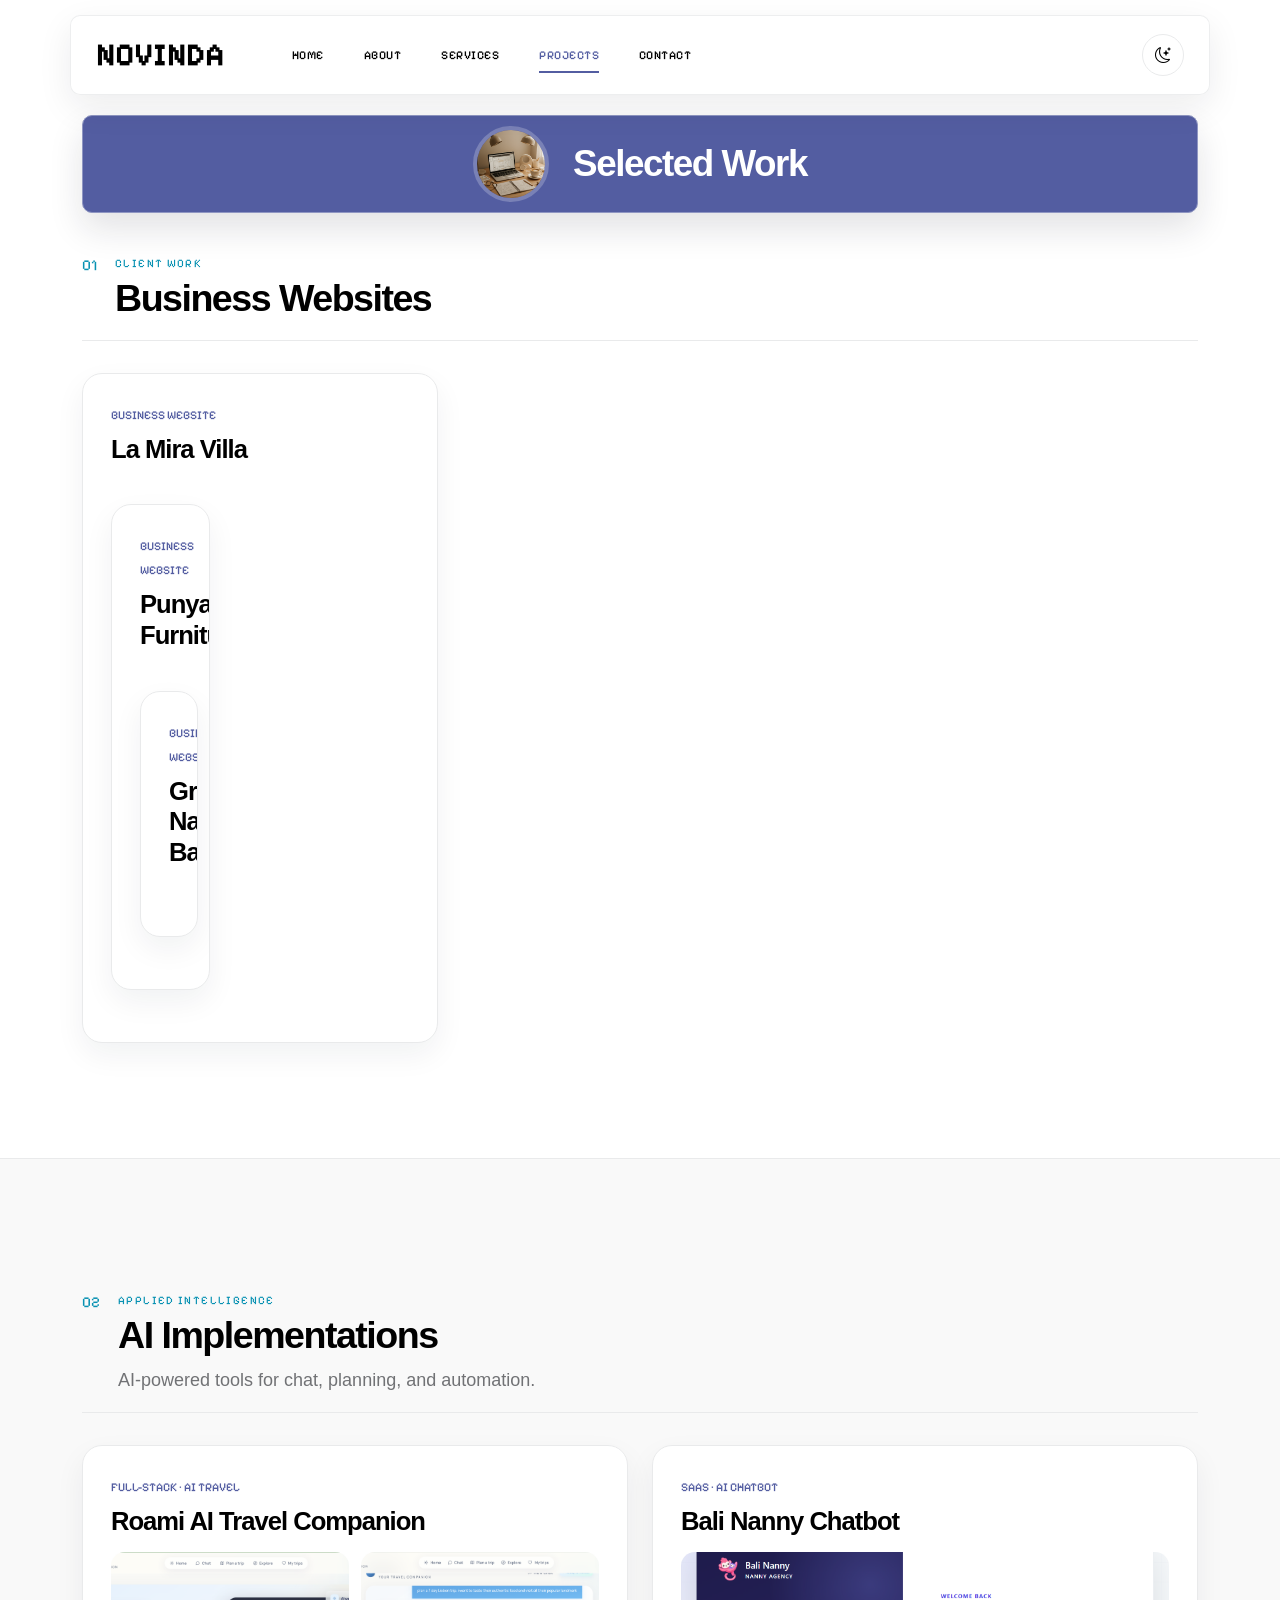
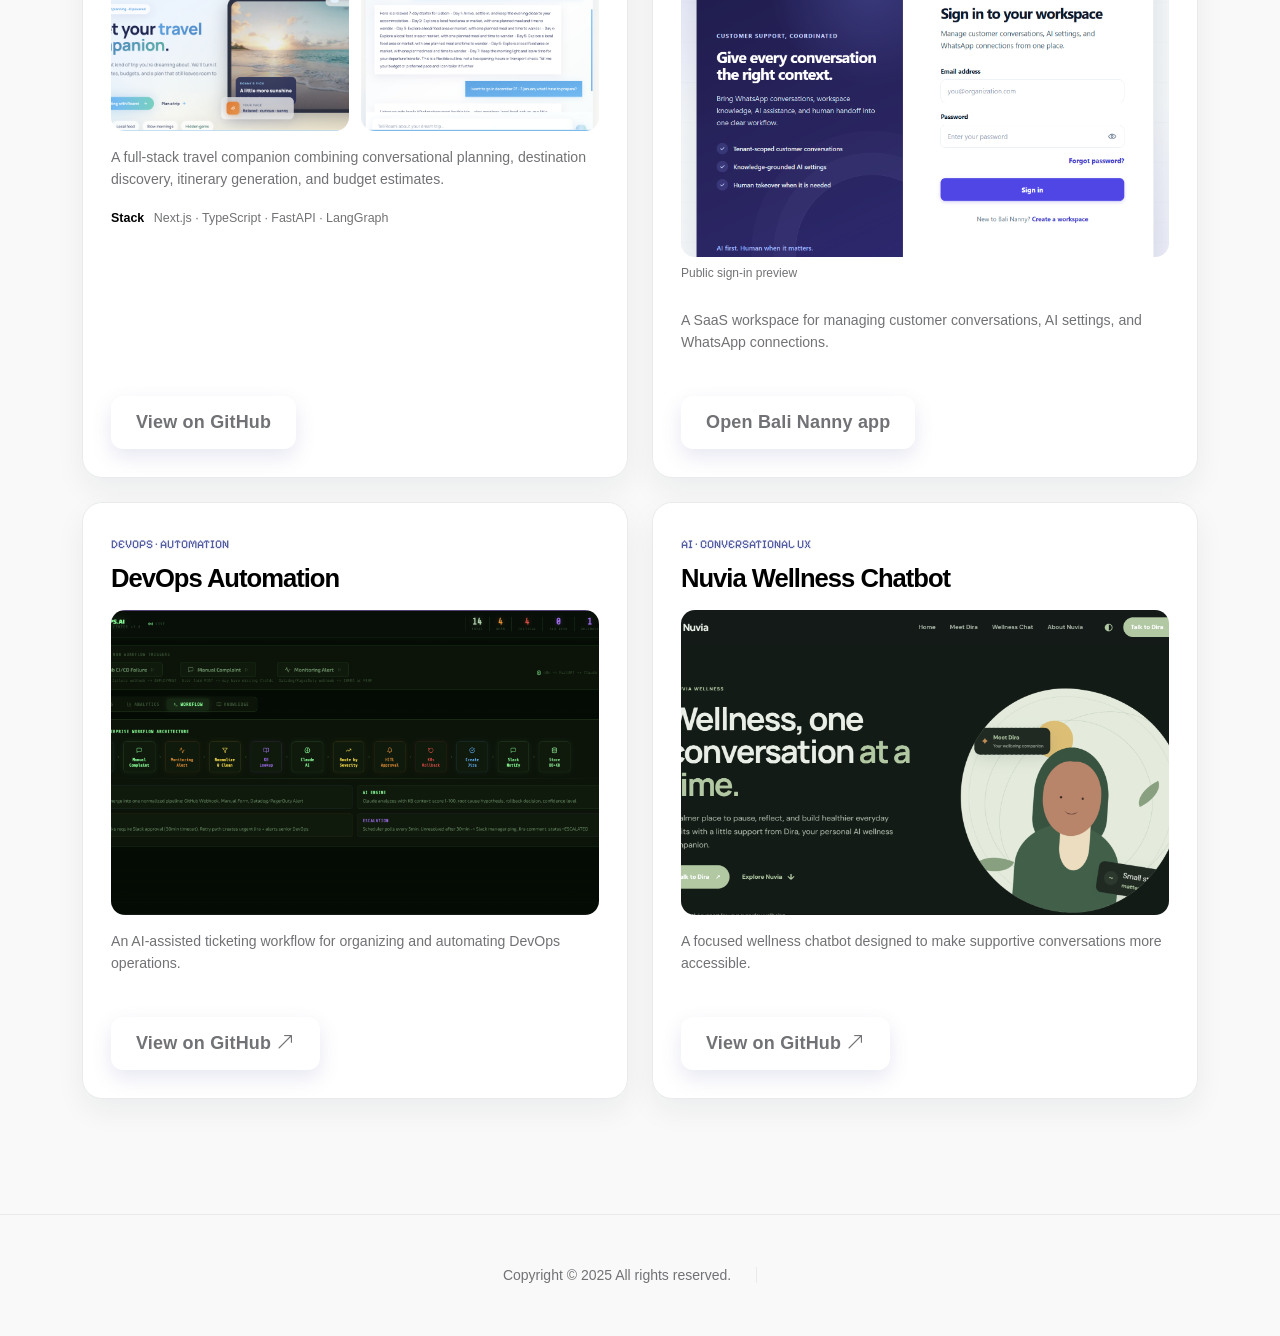
==== commit 08ef9143: "update portofolio with updated information" ====
--- a/works.html
+++ b/works.html
@@ -123,11 +123,11 @@
 
                                     <h3 class="projects-title">La Mira Villa</h3>
 
-                                </div>
+                                <!-- </div>
                                     <img src="images/lamira.jpg" class="projects-image img-fluid" alt="La Mira Villa website">
 
                                     <a href="https://lamiravilla.lovable.app/" class="custom-btn custom-border-btn btn mt-3 mb-3">Learn More</a>
-                            </div>
+                            </div> -->
                         </div>
 
                         <div class="col-lg-4 col-md-6 col-12">
@@ -136,10 +136,10 @@
                                     <small class="projects-tag">Business Website</small>
 
                                     <h3 class="projects-title">Punyan Furniture</h3>
-                                </div>
+                                <!-- </div>
                                     <img src="images/punyan.jpg" class="projects-image img-fluid" alt="Punyan Furniture website">
                                     <a href="https://punyan-bali.lovable.app/" class="custom-btn custom-border-btn btn mt-3">Learn More</a>
-                            </div>
+                            </div> -->
                         </div>
 
                         <div class="col-lg-4 col-md-6 col-12">
@@ -148,10 +148,10 @@
                                     <small class="projects-tag">Business Website</small>
 
                                     <h3 class="projects-title">Griya Nail Bar</h3>
-                                </div>
+                                <!-- </div>
                                     <img src="images/griyanail.jpg" class="projects-image img-fluid" alt="Griya Nail Bar website">
                                     <a href="https://griya-nails-bali.lovable.app/" class="custom-btn custom-border-btn btn mt-3">Learn More</a>
-                            </div>
+                            </div> -->
                         </div>
 
                     </div>
@@ -167,8 +167,37 @@
                                 <div>
                                     <p class="portfolio-category-label mb-1">Applied intelligence</p>
                                     <h2 class="portfolio-category-title mb-2">AI Implementations</h2>
-                                    <p class="portfolio-category-description mb-0">Practical AI tools that turn complex workflows into useful, human-centered products.</p>
-                                </div>
+                                    <p class="portfolio-category-description mb-0">AI-powered tools for chat, planning, and automation.</p>
+                                </div>
+                            </div>
+                        </div>
+
+                        <div class="col-lg-6 col-md-6 col-12">
+                            <div class="projects-thumb">
+                                <div class="projects-info">
+                                    <small class="projects-tag">Full-stack · AI travel</small>
+                                    <h3 class="projects-title">Roami AI Travel Companion</h3>
+                                </div>
+                                <div class="project-screenshot-pair">
+                                    <img src="images/projects/roami-landing.png" class="projects-image img-fluid" alt="Roami travel planning landing page">
+                                    <img src="images/projects/roami-chat.png" class="projects-image img-fluid" alt="Roami conversational trip planning interface">
+                                </div>
+                                <p class="projects-description">A full-stack travel companion combining conversational planning, destination discovery, itinerary generation, and budget estimates.</p>
+                                <p class="project-tech-stack"><strong>Stack</strong> Next.js · TypeScript · FastAPI · LangGraph</p>
+                                <a href="https://github.com/novindafc/roami-ai-travel-companion" class="custom-btn custom-border-btn btn mt-3" target="_blank" rel="noopener">View on GitHub</a>
+                            </div>
+                        </div>
+
+                        <div class="col-lg-6 col-md-6 col-12">
+                            <div class="projects-thumb">
+                                <div class="projects-info">
+                                    <small class="projects-tag">SaaS · AI chatbot</small>
+                                    <h3 class="projects-title">Bali Nanny Chatbot</h3>
+                                </div>
+                                <img src="images/projects/bali-nanny-login.png" class="projects-image img-fluid" alt="Public Bali Nanny sign-in screen for the chatbot workspace">
+                                <p class="project-preview-caption">Public sign-in preview</p>
+                                <p class="projects-description">A SaaS workspace for managing customer conversations, AI settings, and WhatsApp connections.</p>
+                                <a href="https://app.bali-nanny.com" class="custom-btn custom-border-btn btn mt-3" target="_blank" rel="noopener">Open Bali Nanny app</a>
                             </div>
                         </div>
 
--- a/css/custom-styles.css
+++ b/css/custom-styles.css
@@ -828,115 +828,70 @@
   border-radius: var(--border-radius-medium);
 }
 
-.about-visual-panel {
+.about-journey-title {
+  max-width: 440px;
+  margin: 0 0 28px;
+  color: var(--dark-color);
+  font-size: 1.75rem;
+  line-height: 1.2;
+}
+
+.about-journey-list {
+  margin: 0;
+  padding: 0 0 0 20px;
+  border-left: 1px solid var(--border-color);
+  list-style: none;
+}
+
+.about-journey-list li {
   position: relative;
-  padding: clamp(18px, 3vw, 28px);
-  background: var(--white-color);
-  border: 1px solid var(--border-color);
-  border-radius: 18px;
-  box-shadow: 0 18px 42px rgba(23, 26, 43, .08);
-}
-
-.about-visual-top,
-.about-visual-bottom {
-  display: flex;
-  align-items: center;
-  justify-content: space-between;
+  display: grid;
+  grid-template-columns: 112px minmax(0, 1fr);
   gap: 16px;
-}
-
-.about-visual-top {
-  margin-bottom: 18px;
-}
-
-.about-visual-label,
-.about-visual-index,
-.about-visual-location {
+  padding: 0 0 26px;
+}
+
+.about-journey-list li:last-child {
+  padding-bottom: 0;
+}
+
+.about-journey-list li::before {
+  position: absolute;
+  top: 5px;
+  left: -25px;
+  width: 9px;
+  height: 9px;
+  background: var(--secondary-color);
+  border: 2px solid var(--section-bg-color);
+  border-radius: 50%;
+  content: "";
+}
+
+.about-journey-period {
+  color: var(--secondary-color);
   font-family: var(--display-font-family);
-  font-size: 10px;
+  font-size: .75rem;
   font-weight: var(--font-weight-bold);
-  letter-spacing: .12em;
-}
-
-.about-visual-label {
-  color: var(--secondary-color);
-}
-
-.about-visual-index,
-.about-visual-location {
+  white-space: nowrap;
+}
+
+.about-journey-list h4 {
+  margin: 0 0 5px;
+  color: var(--dark-color);
+  font-size: 1rem;
+  line-height: 1.3;
+}
+
+.about-journey-list p {
+  margin: 0;
   color: var(--p-color);
-}
-
-.about-visual-image {
-  width: 100%;
-  overflow: hidden;
-  border-radius: 14px;
-}
-
-.about-visual-image .avatar-image-extra {
-  width: 100%;
-  max-width: none;
-  aspect-ratio: 1.12;
-  border-radius: 14px !important;
-}
-
-.about-visual-image .overlay-image {
-  width: 100%;
-  height: 100%;
-  border-radius: 14px !important;
-}
-
-.about-visual-image .text-information {
-  display: grid;
-  gap: 7px;
-  width: max-content;
-  max-width: 90%;
-  font-family: var(--body-font-family);
-  font-size: .9rem;
-  line-height: 1.4;
-}
-
-.about-visual-image .text-information span:last-child {
-  color: color-mix(in srgb, var(--white-color) 72%, transparent);
-  font-size: .78rem;
-}
-
-.about-visual-bottom {
-  padding-top: 18px;
-}
-
-.about-visual-bottom > span:first-child {
-  display: inline-flex;
-  align-items: center;
-  gap: 7px;
-  color: var(--dark-color);
-  font-size: .78rem;
-  font-weight: var(--font-weight-bold);
-}
-
-.about-visual-bottom i {
-  color: var(--secondary-color);
-  font-size: .5rem;
+  font-size: .88rem;
+  line-height: 1.55;
 }
 
 .about-thumb {
   position: relative;
-  padding: clamp(26px, 4vw, 46px);
-  background: var(--white-color);
-  border: 1px solid var(--border-color);
-  border-radius: 18px;
-  box-shadow: 0 18px 42px rgba(23, 26, 43, .08);
-}
-
-.about-thumb::before {
-  position: absolute;
-  top: 26px;
-  bottom: 26px;
-  left: 0;
-  width: 3px;
-  border-radius: 0 4px 4px 0;
-  background: var(--secondary-color);
-  content: "";
+  padding: 0;
 }
 
 .about-eyebrow {
@@ -953,61 +908,22 @@
   line-height: 1.7;
 }
 
-.about-role-line {
-  display: flex;
-  align-items: center;
-  gap: 9px;
-  margin: 0 0 22px;
-  color: var(--secondary-color);
-  font-family: var(--display-font-family);
-  font-size: 10px;
-  font-weight: var(--font-weight-bold);
-  letter-spacing: .1em;
-}
-
-.about-role-line span {
-  width: 22px;
-  height: 1px;
-  background: var(--secondary-color);
-}
-
 .about-highlights {
   display: grid;
   grid-template-columns: repeat(3, minmax(0, 1fr));
-  gap: 12px;
-  margin: 28px 0;
-}
-
-.about-note {
-  display: flex;
-  gap: 12px;
-  align-items: flex-start;
-  margin: 26px 0 24px;
-  padding: 16px 18px;
-  background: color-mix(in srgb, var(--primary-color) 8%, var(--white-color));
-  border: 1px solid color-mix(in srgb, var(--primary-color) 22%, var(--border-color));
-  border-radius: 10px;
-}
-
-.about-note i {
-  flex: 0 0 auto;
-  color: var(--secondary-color);
-  font-size: 1.2rem;
-}
-
-.about-note p {
-  margin: 0;
-  color: var(--dark-color);
-  font-size: .88rem;
-  line-height: 1.6;
+  margin: 28px 0 24px;
+  border-top: 1px solid var(--border-color);
+  border-bottom: 1px solid var(--border-color);
 }
 
 .about-highlight {
-  min-height: 104px;
-  padding: 16px;
-  background: var(--section-bg-color);
-  border: 1px solid var(--border-color);
-  border-radius: var(--border-radius-small);
+  min-width: 0;
+  padding: 16px 12px 16px 0;
+}
+
+.about-highlight:not(:last-child) {
+  margin-right: 12px;
+  border-right: 1px solid var(--border-color);
 }
 
 .about-highlight strong,
@@ -1016,14 +932,14 @@
 }
 
 .about-highlight strong {
-  margin-bottom: 8px;
+  margin-bottom: 6px;
   color: var(--primary-color);
-  font-size: 1rem;
+  font-size: .95rem;
 }
 
 .about-highlight span {
   color: var(--p-color);
-  font-size: 0.78rem;
+  font-size: .78rem;
   line-height: 1.4;
 }
 
@@ -1601,6 +1517,10 @@
 }
 
 @media screen and (max-width: 575px) {
+  .about.section-padding {
+    padding-top: 112px;
+  }
+
   .navbar .container {
     margin-right: 12px;
     margin-left: 12px;
@@ -1613,6 +1533,36 @@
 
   .about-highlights {
     grid-template-columns: 1fr;
+  }
+
+  .about-journey-list li {
+    grid-template-columns: 1fr;
+    gap: 5px;
+    padding-bottom: 20px;
+  }
+
+  .about-highlight {
+    display: flex;
+    align-items: baseline;
+    justify-content: space-between;
+    gap: 16px;
+    padding: 12px 0;
+  }
+
+  .about-highlight:not(:last-child) {
+    margin-right: 0;
+    border-right: 0;
+    border-bottom: 1px solid var(--border-color);
+  }
+
+  .about-highlight strong {
+    margin-bottom: 0;
+    flex: 0 0 auto;
+  }
+
+  .about-highlight span {
+    max-width: 62%;
+    text-align: right;
   }
 }
 
@@ -2325,6 +2275,40 @@
   border-radius: 14px;
 }
 
+.project-screenshot-pair {
+  display: grid;
+  grid-template-columns: repeat(2, minmax(0, 1fr));
+  gap: 12px;
+}
+
+.project-screenshot-pair .projects-image {
+  aspect-ratio: 4 / 3;
+  object-position: top;
+}
+
+.project-preview-caption {
+  margin: 7px 0 12px;
+  color: var(--p-color);
+  font-size: .75rem;
+}
+
+.project-tech-stack {
+  margin: 0 0 14px;
+  color: var(--p-color);
+  font-size: .78rem;
+}
+
+.project-tech-stack strong {
+  margin-right: 6px;
+  color: var(--dark-color);
+}
+
+@media screen and (max-width: 575px) {
+  .project-screenshot-pair {
+    grid-template-columns: 1fr;
+  }
+}
+
 .projects-title {
   margin-top: 8px;
   margin-bottom: 16px;
@@ -2332,7 +2316,7 @@
 }
 
 .projects-thumb .projects-description {
-  margin: -4px 0 14px;
+  margin: 16px 0 14px;
   min-height: 48px;
   color: var(--p-color);
   font-size: .88rem;
@@ -2454,6 +2438,189 @@
 .contact-info {
   border: 1px solid var(--border-color);
   box-shadow: 0 14px 34px rgba(23, 26, 43, 0.06);
+}
+
+.contact-grid {
+  align-items: stretch;
+}
+
+.contact-info.contact-panel {
+  display: flex;
+  flex-direction: column;
+  height: 100%;
+  padding: clamp(26px, 3.5vw, 42px);
+  background: var(--white-color);
+  border: 1px solid var(--border-color);
+  border-radius: 8px;
+  box-shadow: 0 14px 34px rgba(23, 26, 43, .06);
+}
+
+.contact-eyebrow {
+  margin: 0 0 12px;
+  color: var(--secondary-color);
+  font-family: var(--display-font-family);
+  font-size: 10px;
+  font-weight: var(--font-weight-bold);
+  letter-spacing: .12em;
+}
+
+.contact-panel-heading {
+  margin: 0 0 12px;
+  color: var(--dark-color);
+  font-size: 1.65rem;
+  line-height: 1.2;
+}
+
+.contact-panel-copy {
+  max-width: 540px;
+  margin: 0;
+  color: var(--p-color);
+  line-height: 1.65;
+}
+
+.contact-cta {
+  display: inline-flex;
+  align-items: center;
+  align-self: flex-start;
+  gap: 9px;
+  margin-top: 22px;
+}
+
+.contact-services,
+.contact-social {
+  padding-top: 24px;
+  border-top: 1px solid var(--border-color);
+}
+
+.contact-services {
+  margin-top: 32px;
+}
+
+.contact-service-list {
+  display: grid;
+  grid-template-columns: repeat(2, minmax(0, 1fr));
+  gap: 4px 20px;
+  margin: 0;
+  padding: 0;
+  list-style: none;
+}
+
+.contact-service-list a {
+  display: flex;
+  align-items: center;
+  justify-content: space-between;
+  gap: 8px;
+  min-height: 42px;
+  padding: 8px 0;
+  color: var(--dark-color);
+  border-bottom: 1px solid var(--border-color);
+  font-size: .88rem;
+  font-weight: var(--font-weight-medium);
+  line-height: 1.35;
+}
+
+.contact-service-list a i {
+  flex: 0 0 auto;
+  color: var(--secondary-color);
+  font-size: .8rem;
+}
+
+.contact-service-list a:hover {
+  color: var(--secondary-color);
+}
+
+.contact-social {
+  margin-top: auto;
+  padding-top: 24px;
+}
+
+.contact-social .contact-eyebrow {
+  margin-bottom: 10px;
+}
+
+.contact-social .social-icon-link {
+  margin-left: 0;
+}
+
+.contact-details .contact-panel-heading {
+  margin-bottom: 24px;
+}
+
+.contact-method {
+  display: grid;
+  grid-template-columns: 42px minmax(0, 1fr) 16px;
+  align-items: center;
+  gap: 12px;
+  padding: 18px 0;
+  color: var(--dark-color);
+  border-bottom: 1px solid var(--border-color);
+}
+
+.contact-method:hover {
+  color: var(--secondary-color);
+}
+
+.contact-method-icon {
+  display: grid;
+  width: 42px;
+  height: 42px;
+  place-items: center;
+  color: var(--secondary-color);
+  background: color-mix(in srgb, var(--secondary-color) 10%, var(--white-color));
+  border-radius: 50%;
+}
+
+.contact-method-copy small,
+.contact-method-copy strong {
+  display: block;
+}
+
+.contact-method-copy small {
+  margin-bottom: 4px;
+  color: var(--p-color);
+  font-size: .76rem;
+}
+
+.contact-method-copy strong {
+  overflow-wrap: anywhere;
+  font-size: .92rem;
+  font-weight: var(--font-weight-medium);
+}
+
+.contact-location {
+  display: flex;
+  justify-content: space-between;
+  gap: 16px;
+  margin-top: auto;
+  padding-top: 22px;
+  color: var(--p-color);
+  font-size: .88rem;
+}
+
+.contact-location strong {
+  color: var(--dark-color);
+  font-weight: var(--font-weight-medium);
+}
+
+@media screen and (max-width: 575px) {
+  .contact-info.contact-panel {
+    padding: 26px 22px;
+  }
+
+  .contact-service-list {
+    grid-template-columns: 1fr;
+    gap: 0;
+  }
+
+  .contact-method {
+    grid-template-columns: 38px minmax(0, 1fr) 14px;
+    gap: 10px;
+  }
+
+  .contact-method-icon {
+    width: 38px;
+    height: 38px;
+  }
 }
 
 .footer-menu-link {
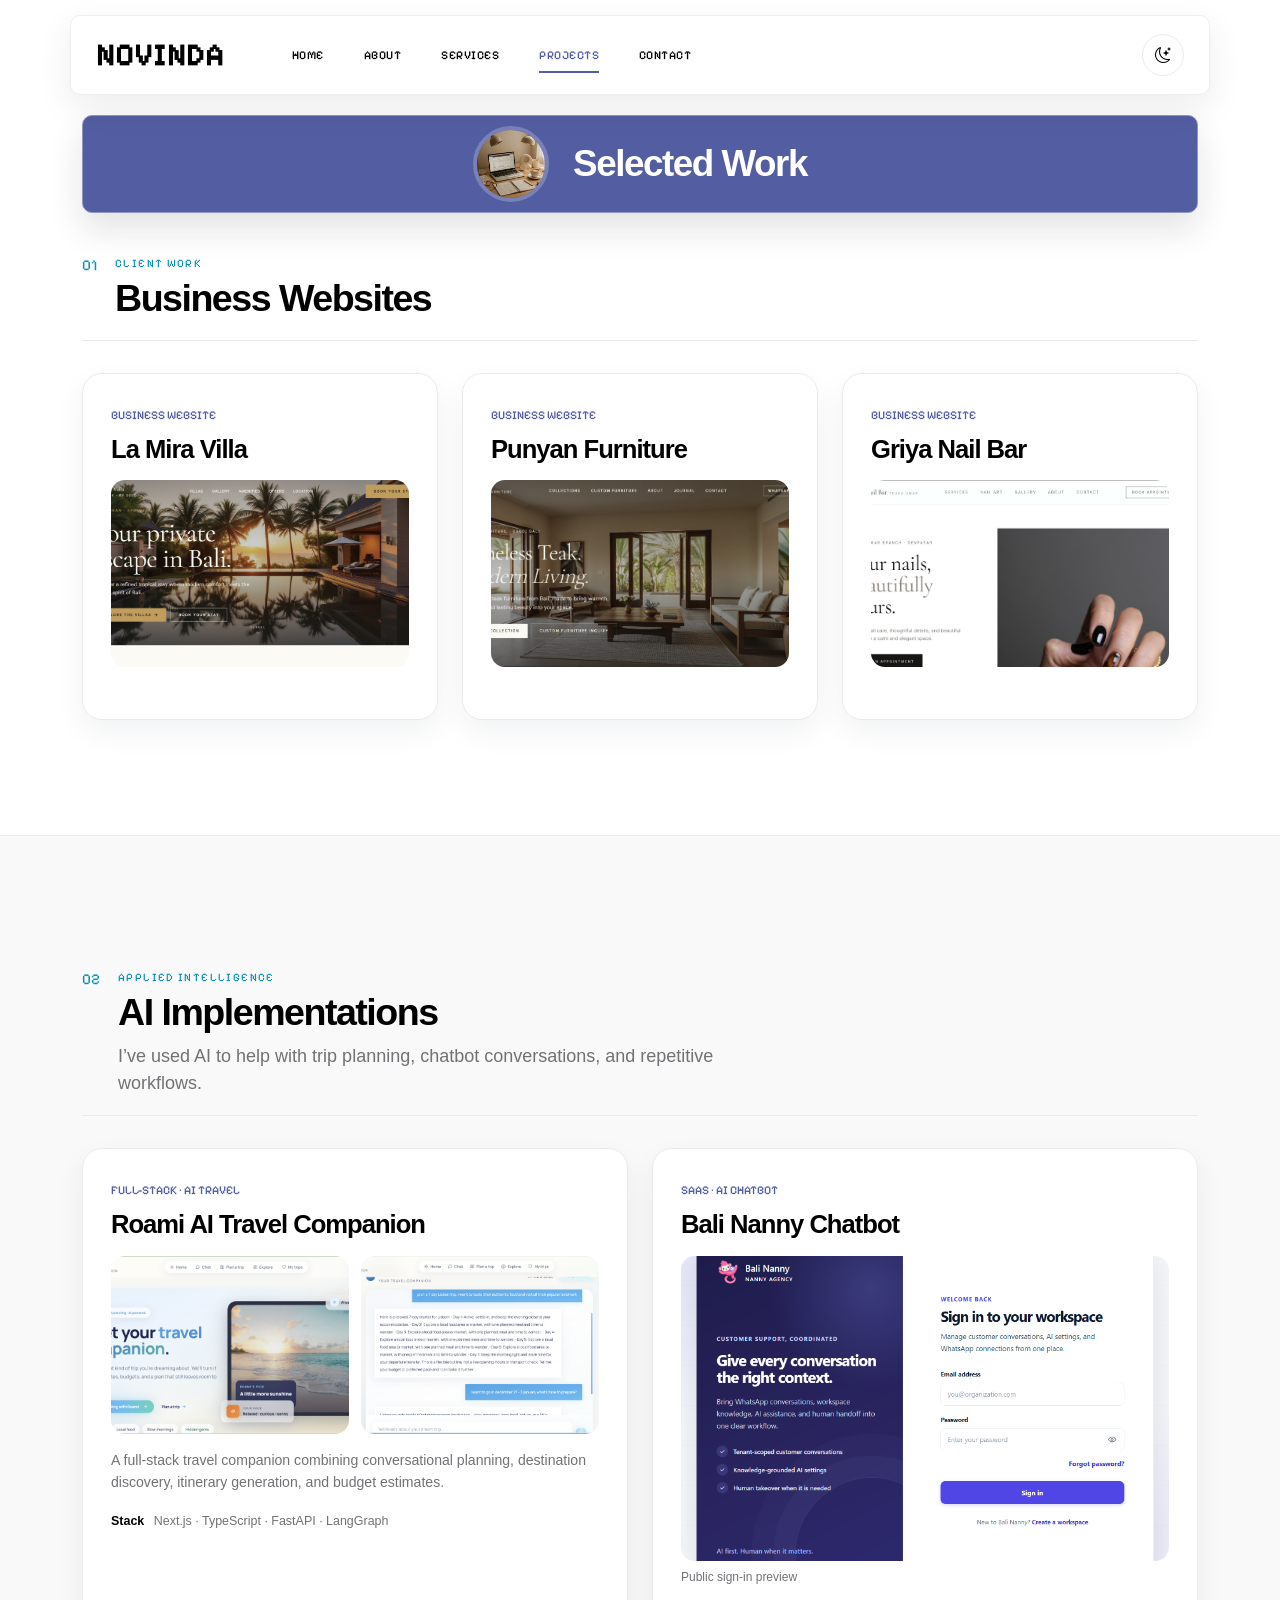
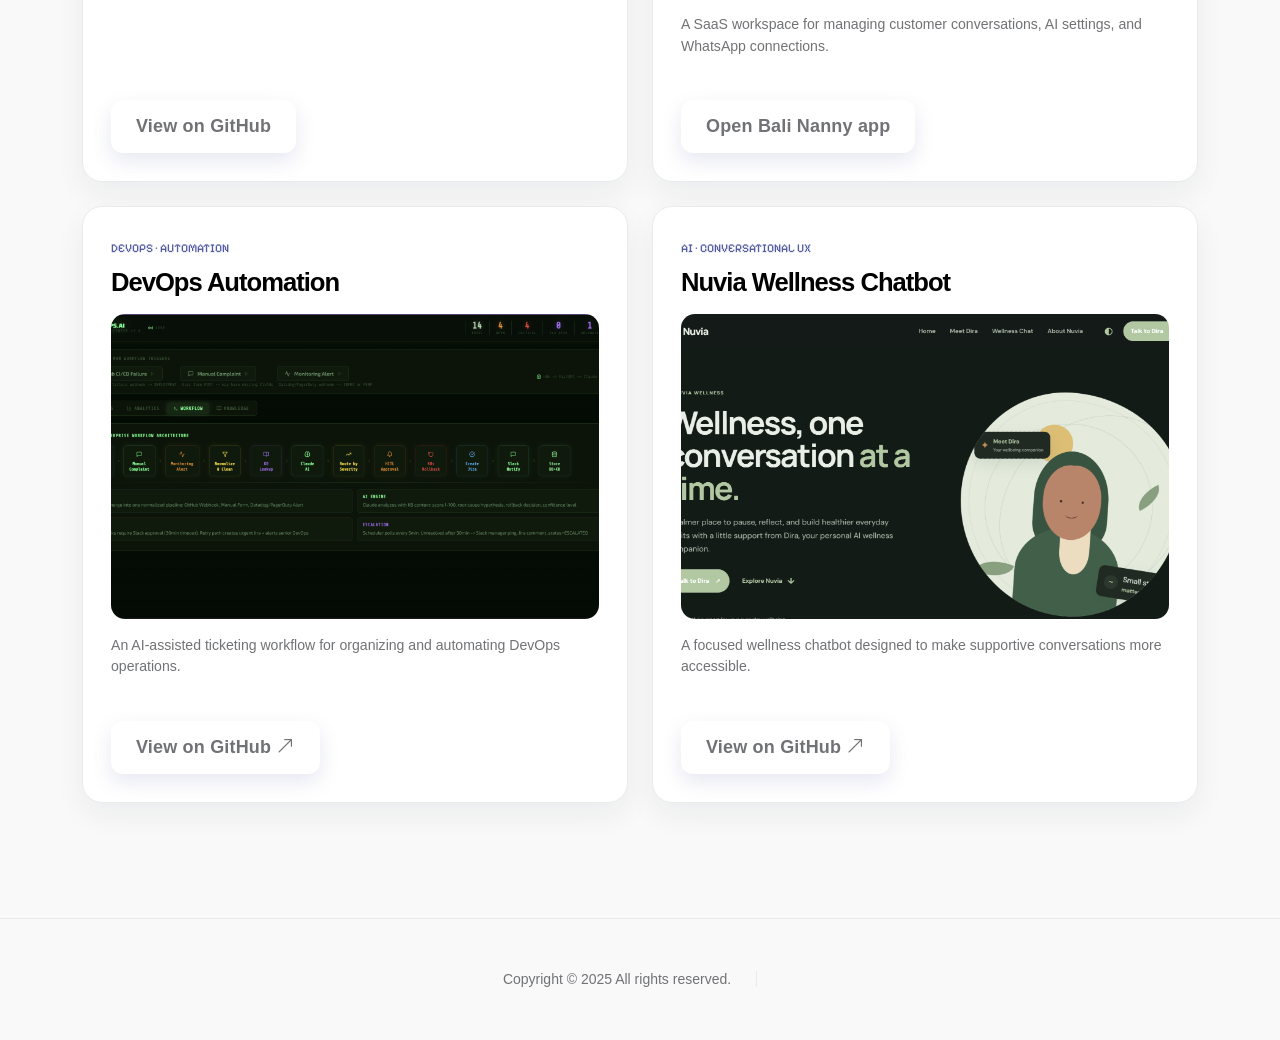
==== commit 0dd393ac: "fixing card in personal project" ====
--- a/works.html
+++ b/works.html
@@ -123,11 +123,11 @@
 
                                     <h3 class="projects-title">La Mira Villa</h3>
 
-                                <!-- </div>
+                                </div>
                                     <img src="images/lamira.jpg" class="projects-image img-fluid" alt="La Mira Villa website">
 
-                                    <a href="https://lamiravilla.lovable.app/" class="custom-btn custom-border-btn btn mt-3 mb-3">Learn More</a>
-                            </div> -->
+                                    <!-- <a href="https://lamiravilla.lovable.app/" class="custom-btn custom-border-btn btn mt-3 mb-3">Learn More</a> -->
+                            </div>
                         </div>
 
                         <div class="col-lg-4 col-md-6 col-12">
@@ -136,10 +136,10 @@
                                     <small class="projects-tag">Business Website</small>
 
                                     <h3 class="projects-title">Punyan Furniture</h3>
-                                <!-- </div>
+                                </div>
                                     <img src="images/punyan.jpg" class="projects-image img-fluid" alt="Punyan Furniture website">
-                                    <a href="https://punyan-bali.lovable.app/" class="custom-btn custom-border-btn btn mt-3">Learn More</a>
-                            </div> -->
+                                    <!-- <a href="https://punyan-bali.lovable.app/" class="custom-btn custom-border-btn btn mt-3">Learn More</a> -->
+                            </div>
                         </div>
 
                         <div class="col-lg-4 col-md-6 col-12">
@@ -148,10 +148,10 @@
                                     <small class="projects-tag">Business Website</small>
 
                                     <h3 class="projects-title">Griya Nail Bar</h3>
-                                <!-- </div>
+                                </div>
                                     <img src="images/griyanail.jpg" class="projects-image img-fluid" alt="Griya Nail Bar website">
-                                    <a href="https://griya-nails-bali.lovable.app/" class="custom-btn custom-border-btn btn mt-3">Learn More</a>
-                            </div> -->
+                                    <!-- <a href="https://griya-nails-bali.lovable.app/" class="custom-btn custom-border-btn btn mt-3">Learn More</a> -->
+                            </div>
                         </div>
 
                     </div>
@@ -167,7 +167,7 @@
                                 <div>
                                     <p class="portfolio-category-label mb-1">Applied intelligence</p>
                                     <h2 class="portfolio-category-title mb-2">AI Implementations</h2>
-                                    <p class="portfolio-category-description mb-0">AI-powered tools for chat, planning, and automation.</p>
+                                    <p class="portfolio-category-description mb-0">I’ve used AI to help with trip planning, chatbot conversations, and repetitive workflows.</p>
                                 </div>
                             </div>
                         </div>
--- a/css/custom-styles.css
+++ b/css/custom-styles.css
@@ -559,12 +559,12 @@
 .background-styles::before {
   content: "";
   position: absolute;
-  z-index: -1;
+  z-index: 0;
   inset: 0;
-  background-image: linear-gradient(color-mix(in srgb, var(--primary-color) 11%, transparent) 1px, transparent 1px),
-    linear-gradient(90deg, color-mix(in srgb, var(--primary-color) 11%, transparent) 1px, transparent 1px);
-  background-size: 50px 50px;
-  animation: hero-grid-drift 0.92s linear infinite;
+  background-image: linear-gradient(color-mix(in srgb, var(--primary-color) 23%, transparent) 2px, transparent 2px),
+    linear-gradient(90deg, color-mix(in srgb, var(--primary-color) 23%, transparent) 2px, transparent 2px);
+  background-size: 48px 48px;
+  animation: hero-grid-drift 3.5s linear infinite;
   pointer-events: none;
 }
 
@@ -689,7 +689,7 @@
     background-position: 0 0;
   }
   to {
-    background-position: 50px 50px;
+    background-position: 48px 48px;
   }
 }
 
@@ -910,20 +910,23 @@
 
 .about-highlights {
   display: grid;
-  grid-template-columns: repeat(3, minmax(0, 1fr));
+  grid-template-columns: 1fr;
   margin: 28px 0 24px;
   border-top: 1px solid var(--border-color);
   border-bottom: 1px solid var(--border-color);
 }
 
 .about-highlight {
+  display: flex;
+  align-items: baseline;
+  justify-content: space-between;
+  gap: 16px;
   min-width: 0;
-  padding: 16px 12px 16px 0;
+  padding: 12px 0;
 }
 
 .about-highlight:not(:last-child) {
-  margin-right: 12px;
-  border-right: 1px solid var(--border-color);
+  border-bottom: 1px solid var(--border-color);
 }
 
 .about-highlight strong,
@@ -932,15 +935,17 @@
 }
 
 .about-highlight strong {
-  margin-bottom: 6px;
+  flex: 0 0 auto;
   color: var(--primary-color);
   font-size: .95rem;
 }
 
 .about-highlight span {
+  max-width: 62%;
   color: var(--p-color);
   font-size: .78rem;
   line-height: 1.4;
+  text-align: right;
 }
 
 .about-link {
@@ -1531,38 +1536,10 @@
     margin-left: 0;
   }
 
-  .about-highlights {
-    grid-template-columns: 1fr;
-  }
-
   .about-journey-list li {
     grid-template-columns: 1fr;
     gap: 5px;
     padding-bottom: 20px;
-  }
-
-  .about-highlight {
-    display: flex;
-    align-items: baseline;
-    justify-content: space-between;
-    gap: 16px;
-    padding: 12px 0;
-  }
-
-  .about-highlight:not(:last-child) {
-    margin-right: 0;
-    border-right: 0;
-    border-bottom: 1px solid var(--border-color);
-  }
-
-  .about-highlight strong {
-    margin-bottom: 0;
-    flex: 0 0 auto;
-  }
-
-  .about-highlight span {
-    max-width: 62%;
-    text-align: right;
   }
 }
 
@@ -1993,7 +1970,7 @@
     display: inline;
     margin-left: 5px;
   }
-  .mfp-img-mobile .mfp-bottom-bar {
+    height: auto;
     background: rgba(0, 0, 0, 0.6);
     bottom: 0;
     margin: 0;
@@ -2546,6 +2523,24 @@
   margin-bottom: 24px;
 }
 
+.contact-availability {
+  display: flex;
+  align-items: center;
+  gap: 8px;
+  margin: -8px 0 8px;
+  color: var(--p-color);
+  font-size: .82rem;
+}
+
+.contact-availability::before {
+  width: 8px;
+  height: 8px;
+  flex: 0 0 auto;
+  background: #2e9b6f;
+  border-radius: 50%;
+  content: "";
+}
+
 .contact-method {
   display: grid;
   grid-template-columns: 42px minmax(0, 1fr) 16px;
@@ -2591,7 +2586,7 @@
   display: flex;
   justify-content: space-between;
   gap: 16px;
-  margin-top: auto;
+  margin-top: 20px;
   padding-top: 22px;
   color: var(--p-color);
   font-size: .88rem;
@@ -2600,6 +2595,12 @@
 .contact-location strong {
   color: var(--dark-color);
   font-weight: var(--font-weight-medium);
+}
+
+@media screen and (max-width: 991px) {
+  .contact-info.contact-panel {
+    height: auto;
+  }
 }
 
 @media screen and (max-width: 575px) {
